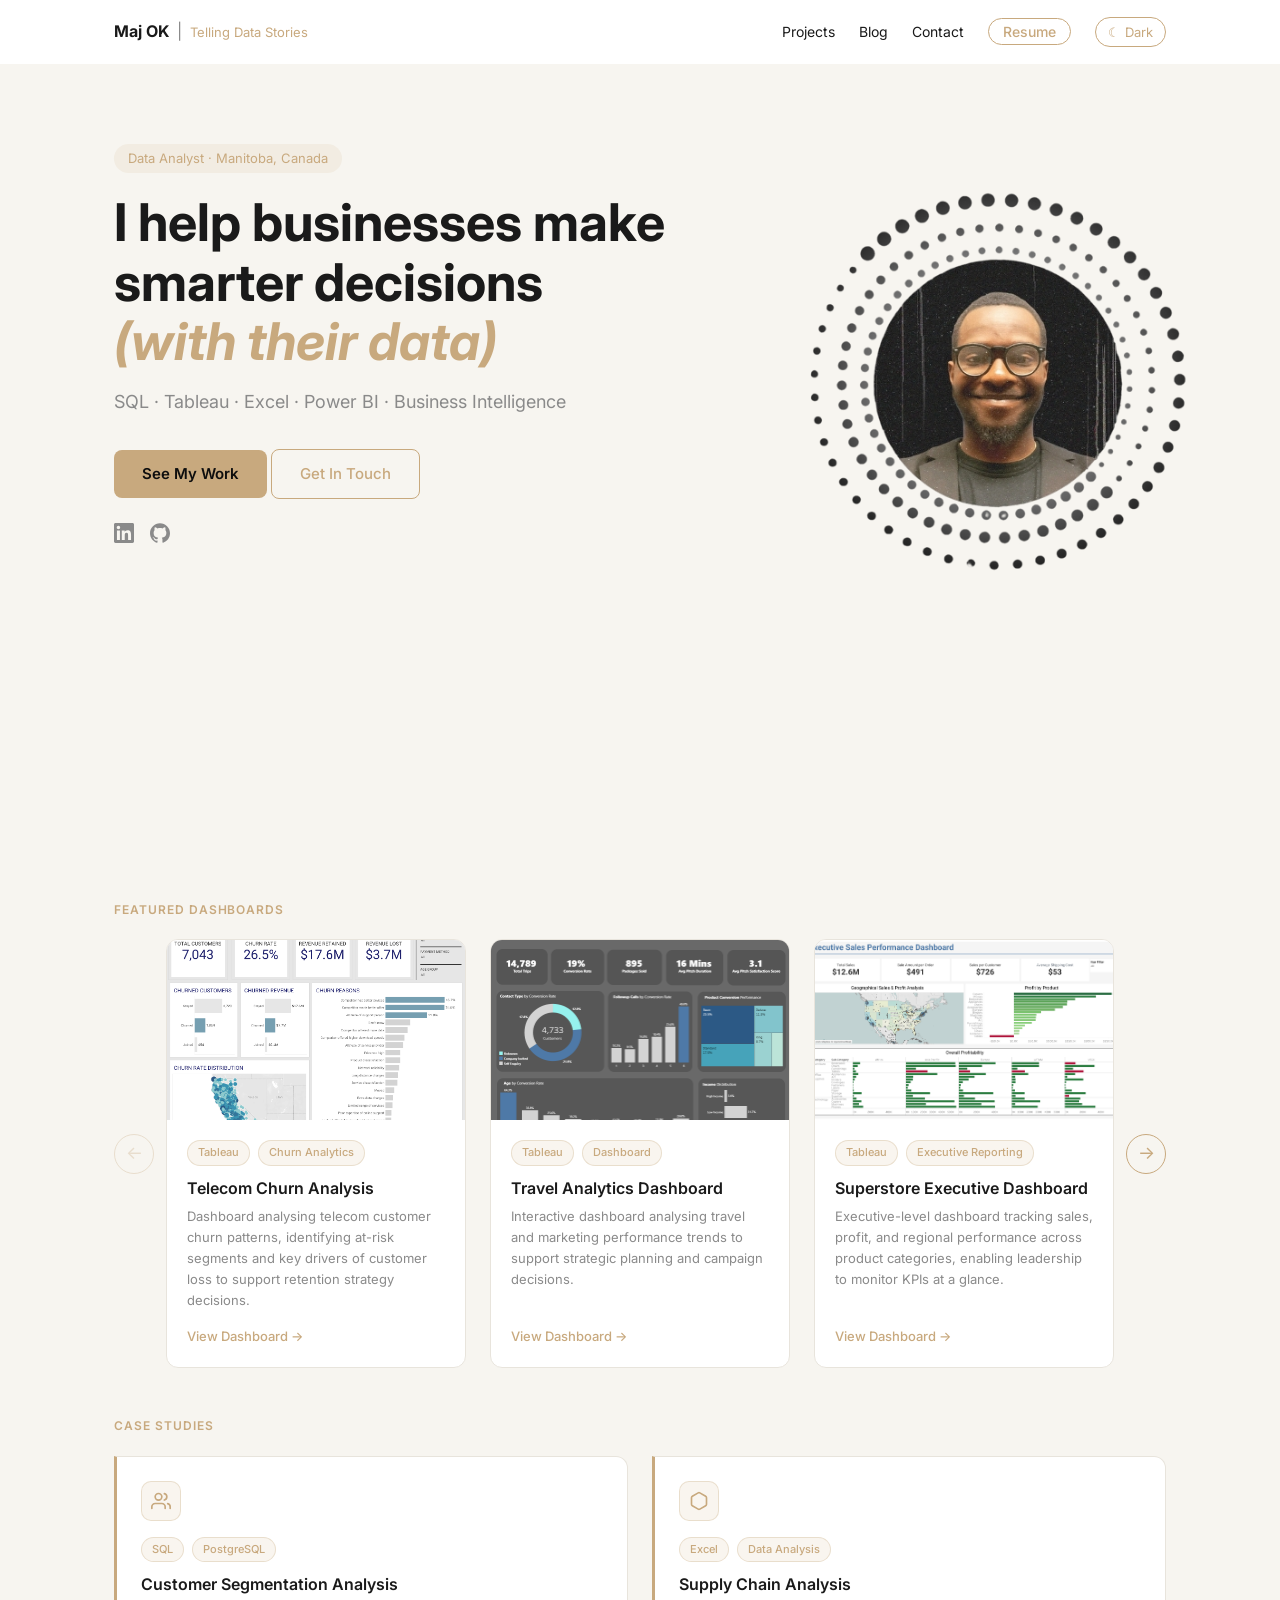
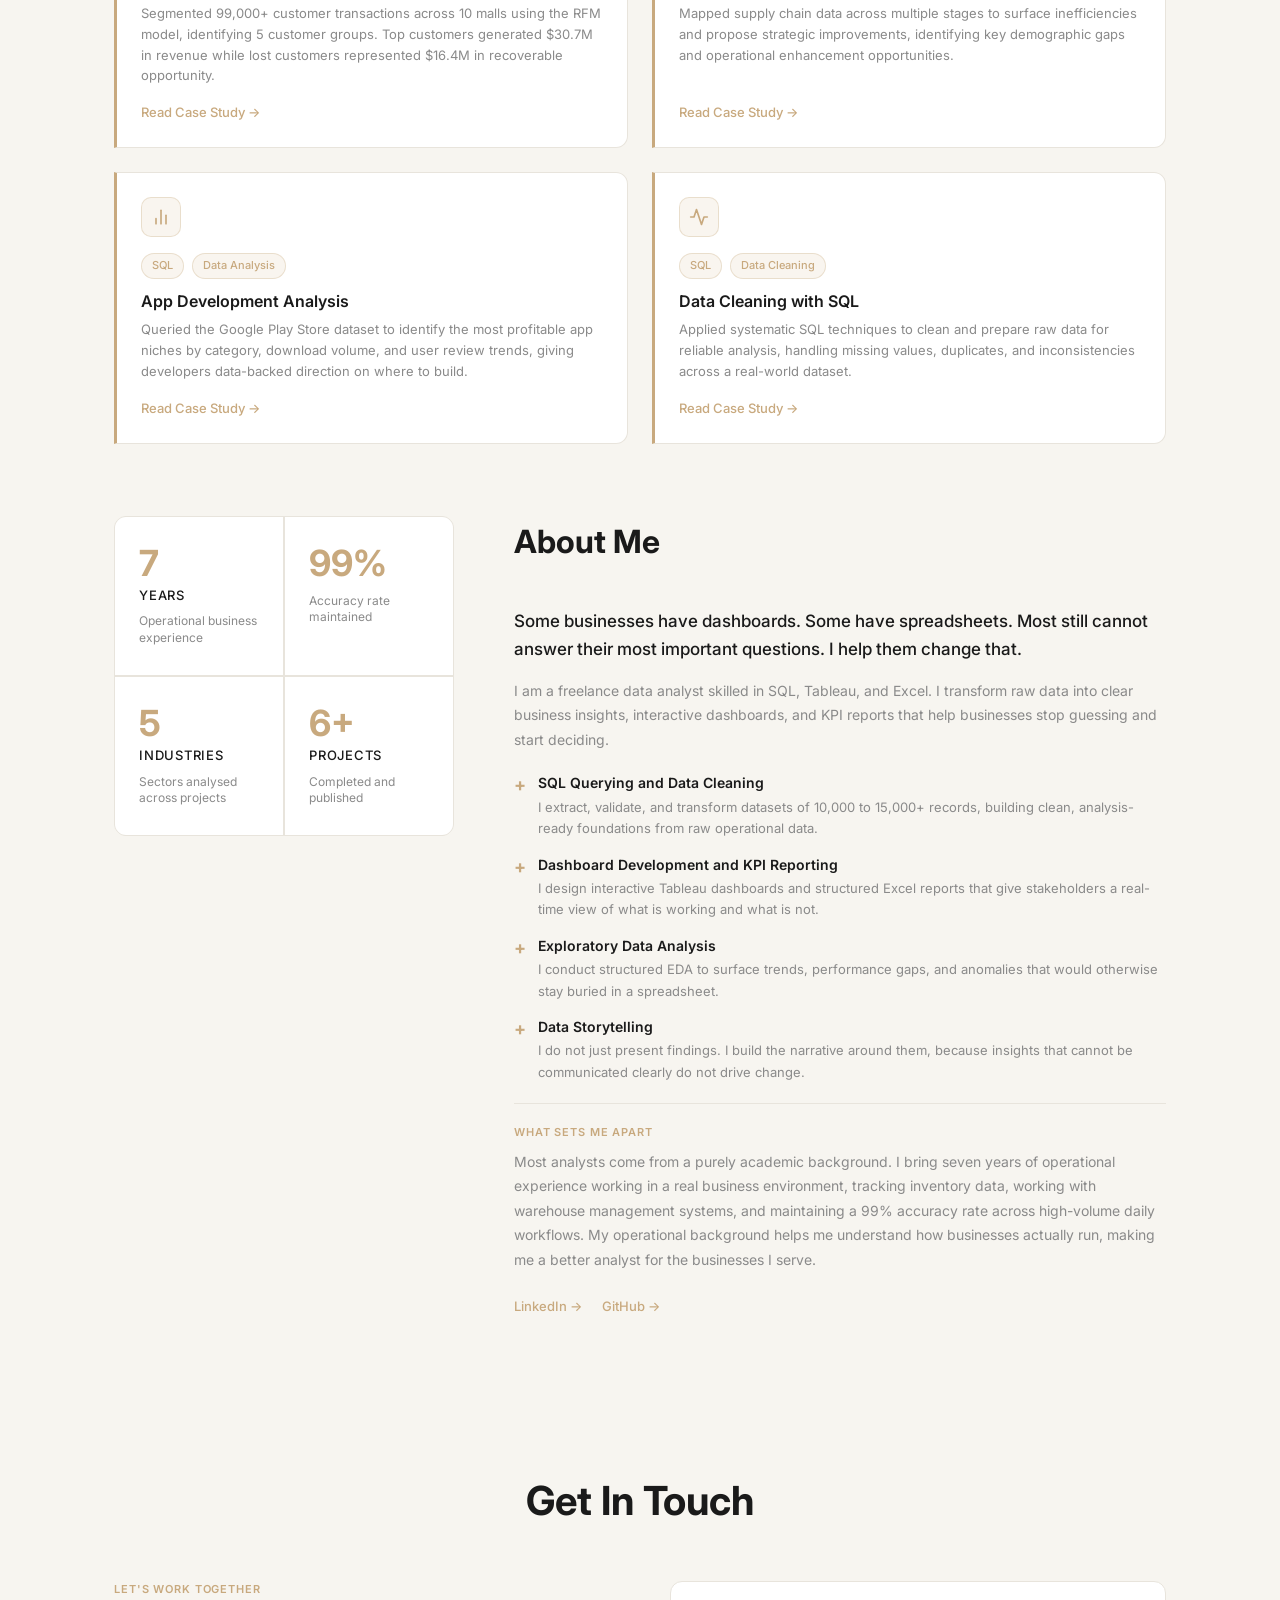
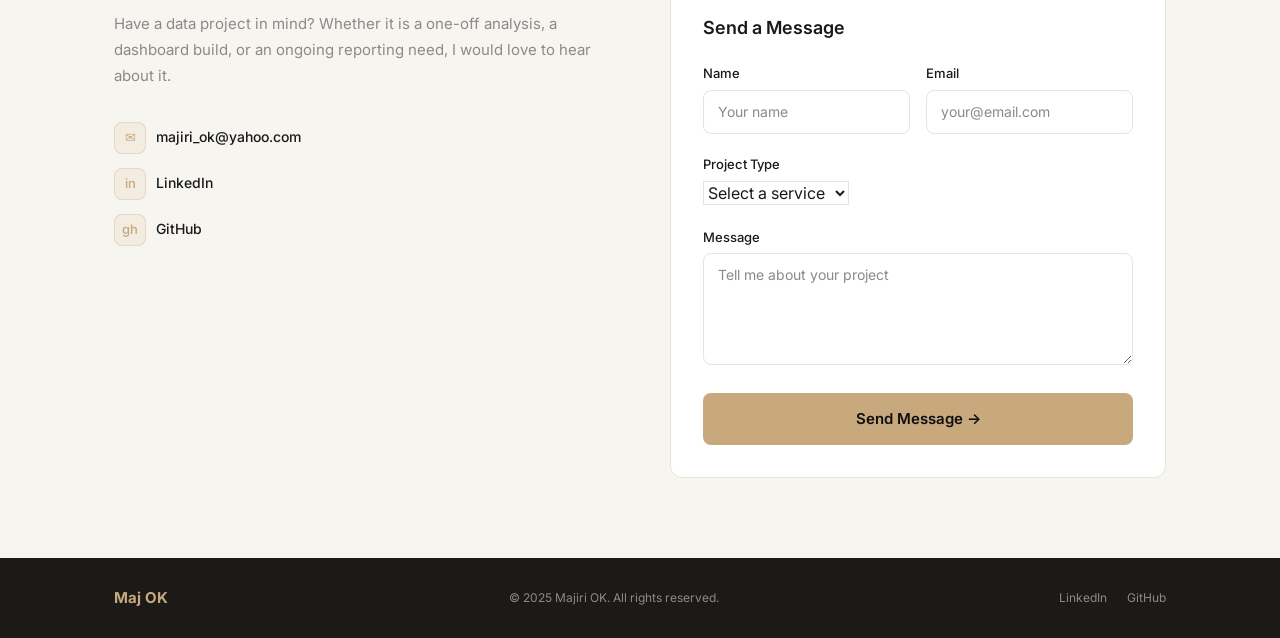
==== index.html @ a07b4305 "Initial portfolio build - Maj OK" ====
<!DOCTYPE html>
<html lang="en">
<head>
  <meta charset="UTF-8">
  <meta name="viewport" content="width=device-width, initial-scale=1.0">
  <title>Maj OK | Telling Data Stories</title>
  <link rel="preconnect" href="https://fonts.googleapis.com">
  <link rel="preconnect" href="https://fonts.gstatic.com" crossorigin>
  <link href="https://fonts.googleapis.com/css2?family=Inter:wght@400;500;600;700&display=swap" rel="stylesheet">
  <link rel="stylesheet" href="css/reset.css">
  <link rel="stylesheet" href="css/style.css">
</head>
<body>

  <!-- ── NAV ── -->
  <nav class="nav" id="nav">
    <div class="container nav__inner">
      <div class="nav__brand">
        <span class="nav__name">Maj OK</span>
        <span class="nav__sep">|</span>
        <span class="nav__tagline">Telling Data Stories</span>
      </div>
      <ul class="nav__links">
        <li><a href="#projects-anchor" class="nav__link">Projects</a></li>
        <li><a href="pages/blog.html" class="nav__link">Blog</a></li>
        <li><a href="#contact" class="nav__link">Contact</a></li>
        <li><a href="https://github.com/MajiriOk/My-Resume/blob/main/Maj_Okrikri_Resume.pdf" target="_blank" rel="noopener noreferrer" class="nav__link nav__resume-link">Resume</a></li>
      </ul>
      <button class="nav__toggle" id="themeToggle" aria-label="Toggle theme">
        <span class="toggle__icon">☾</span>
        <span class="toggle__text">Dark</span>
      </button>
      <button class="nav__hamburger" id="hamburger" aria-label="Open menu" aria-expanded="false">
        <span></span>
        <span></span>
        <span></span>
      </button>
    </div>
    <div class="nav__mobile-menu" id="mobileMenu">
      <a href="#projects-anchor" class="nav__mobile-link">Projects</a>
      <a href="pages/blog.html" class="nav__mobile-link">Blog</a>
      <a href="#contact" class="nav__mobile-link">Contact</a>
      <a href="https://github.com/MajiriOk/My-Resume/blob/main/Maj_Okrikri_Resume.pdf" target="_blank" rel="noopener noreferrer" class="nav__mobile-link">Resume</a>
      <button class="nav__toggle nav__toggle--mobile" id="themeToggleMobile" aria-label="Toggle theme">
        <span class="toggle__icon">☾</span>
        <span class="toggle__text">Dark</span>
      </button>
    </div>
  </nav>

  <!-- ── HERO ── -->
  <section class="hero" id="home">
    <div class="container hero__inner">
      <div class="hero__text hero-text-col">
        <span class="hero__label hero-label">Data Analyst · Manitoba, Canada</span>
        <h1>I help businesses make smarter decisions
<span class="hero-accent">(with their data)</span></h1>
        <p class="hero__sub hero-sub-tools" style="margin-bottom: 32px;">SQL · Tableau · Excel · Power BI · Business Intelligence</p>
        <div class="hero-buttons">
          <a href="#projects-anchor" class="btn-primary">See My Work</a>
          <a href="#contact" class="btn-secondary">Get In Touch</a>
        </div>
        <div class="hero__social hero-social">
          <a href="https://www.linkedin.com/in/majiri-ok/" target="_blank" rel="noopener noreferrer" class="hero__social-link" aria-label="LinkedIn">
            <svg xmlns="http://www.w3.org/2000/svg" viewBox="0 0 24 24" aria-hidden="true">
              <path d="M20.447 20.452h-3.554v-5.569c0-1.328-.027-3.037-1.852-3.037-1.853 0-2.136 1.445-2.136 2.939v5.667H9.351V9h3.414v1.561h.046c.477-.9 1.637-1.85 3.37-1.85 3.601 0 4.267 2.37 4.267 5.455v6.286zM5.337 7.433c-1.144 0-2.063-.926-2.063-2.065 0-1.138.92-2.063 2.063-2.063 1.14 0 2.064.925 2.064 2.063 0 1.139-.925 2.065-2.064 2.065zm1.782 13.019H3.555V9h3.564v11.452zM22.225 0H1.771C.792 0 0 .774 0 1.729v20.542C0 23.227.792 24 1.771 24h20.451C23.2 24 24 23.227 24 22.271V1.729C24 .774 23.2 0 22.222 0h.003z"/>
            </svg>
          </a>
          <a href="https://github.com/MajiriOk" target="_blank" rel="noopener noreferrer" class="hero__social-link" aria-label="GitHub">
            <svg xmlns="http://www.w3.org/2000/svg" viewBox="0 0 24 24" aria-hidden="true">
              <path d="M12 .297c-6.63 0-12 5.373-12 12 0 5.303 3.438 9.8 8.205 11.385.6.113.82-.258.82-.577 0-.285-.01-1.04-.015-2.04-3.338.724-4.042-1.61-4.042-1.61C4.422 18.07 3.633 17.7 3.633 17.7c-1.087-.744.084-.729.084-.729 1.205.084 1.838 1.236 1.838 1.236 1.07 1.835 2.809 1.305 3.495.998.108-.776.417-1.305.76-1.605-2.665-.3-5.466-1.332-5.466-5.93 0-1.31.465-2.38 1.235-3.22-.135-.303-.54-1.523.105-3.176 0 0 1.005-.322 3.3 1.23.96-.267 1.98-.399 3-.405 1.02.006 2.04.138 3 .405 2.28-1.552 3.285-1.23 3.285-1.23.645 1.653.24 2.873.12 3.176.765.84 1.23 1.91 1.23 3.22 0 4.61-2.805 5.625-5.475 5.92.42.36.81 1.096.81 2.22 0 1.606-.015 2.896-.015 3.286 0 .315.21.69.825.57C20.565 22.092 24 17.592 24 12.297c0-6.627-5.373-12-12-12"/>
            </svg>
          </a>
        </div>
      </div>
      <div class="hero__photo hero-image-col">
        <img class="hero__img" src="images/profile.png" alt="Majiri OK - Data Analyst" onerror="this.style.display='none'">
      </div>
    </div>
  </section>

  <!-- ── PROJECTS ── -->
  <section id="projects">
  <div id="projects-anchor" style="position:relative; top:-80px;visibility:hidden;"></div>
  <div class="container">
    <!-- Featured Dashboards -->
    <div class="projects-label">Featured Dashboards</div>
    <div class="carousel-wrapper">
      <button class="carousel-btn prev-btn" aria-label="Previous">
        &#8592;
      </button>
      <div class="carousel-track-wrapper">
        <div class="carousel-track">

          <div class="project-card carousel-card">
            <div class="project-image">
              <img src="images/projects/churn-analysis.png"
                   alt="Telecom Churn Analysis Dashboard"
                   onerror="this.parentElement.classList.add('no-image')">
            </div>
            <div class="project-content">
              <div class="project-tags">
                <span class="tag">Tableau</span>
                <span class="tag">Churn Analytics</span>
              </div>
              <h3>Telecom Churn Analysis</h3>
              <p>Dashboard analysing telecom customer churn patterns,
              identifying at-risk segments and key drivers of customer
              loss to support retention strategy decisions.</p>
              <a href="https://public.tableau.com/app/profile/maj.okrikri/viz/TelecomChurnAnalysis_17633880092040/FinalDashboard"
                 target="_blank" rel="noopener noreferrer"
                 class="project-link">View Dashboard →</a>
            </div>
          </div>

          <div class="project-card carousel-card">
            <div class="project-image">
              <img src="images/projects/travel-analytics.png"
                   alt="Travel Analytics Dashboard"
                   onerror="this.parentElement.classList.add('no-image')">
            </div>
            <div class="project-content">
              <div class="project-tags">
                <span class="tag">Tableau</span>
                <span class="tag">Dashboard</span>
              </div>
              <h3>Travel Analytics Dashboard</h3>
              <p>Interactive dashboard analysing travel and marketing
              performance trends to support strategic planning and
              campaign decisions.</p>
              <a href="https://public.tableau.com/app/profile/maj.okrikri/viz/ProductMarketingAnalytics_17677158036920/TravelAnalyticsDashboard"
                 target="_blank" rel="noopener noreferrer"
                 class="project-link">View Dashboard →</a>
            </div>
          </div>

          <div class="project-card carousel-card">
            <div class="project-image">
              <img src="images/projects/superstore.png"
                   alt="Superstore Executive Dashboard"
                   onerror="this.parentElement.classList.add('no-image')">
            </div>
            <div class="project-content">
              <div class="project-tags">
                <span class="tag">Tableau</span>
                <span class="tag">Executive Reporting</span>
              </div>
              <h3>Superstore Executive Dashboard</h3>
              <p>Executive-level dashboard tracking sales, profit, and
              regional performance across product categories, enabling
              leadership to monitor KPIs at a glance.</p>
              <a href="https://public.tableau.com/app/profile/maj.okrikri/viz/SuperstoreExecutiveDashboard_17615854624540/ExecutiveDashboard"
                 target="_blank" rel="noopener noreferrer"
                 class="project-link">View Dashboard →</a>
            </div>
          </div>

          <div class="project-card carousel-card">
            <div class="project-image">
              <img src="images/projects/maven-supplies.png"
                   alt="Maven Supplies Retail Sales Dashboard"
                   onerror="this.parentElement.classList.add('no-image')">
            </div>
            <div class="project-content">
              <div class="project-tags">
                <span class="tag">Tableau</span>
                <span class="tag">Retail Analytics</span>
              </div>
              <h3>Maven Supplies Retail Sales Dashboard</h3>
              <p>Retail sales executive dashboard visualizing revenue
              trends, product performance, and store-level insights to
              drive inventory and sales strategy.</p>
              <a href="https://public.tableau.com/app/profile/maj.okrikri/viz/MavenSuppliesRetailSalesExecutiveDashboard/ExecutiveDashboard"
                 target="_blank" rel="noopener noreferrer"
                 class="project-link">View Dashboard →</a>
            </div>
          </div>

        </div>
      </div>
      <button class="carousel-btn next-btn" aria-label="Next">
        &#8594;
      </button>
    </div>

    <!-- Written Case Studies -->
    <div class="projects-label" style="margin-top: 48px;">
      Case Studies
    </div>
    <div class="projects-grid text-grid">

      <div class="project-card text-card">
        <div class="project-content">
          <div class="project-icon">
            <svg width="20" height="20" viewBox="0 0 24 24"
                 fill="none" stroke="currentColor"
                 stroke-width="2" stroke-linecap="round"
                 stroke-linejoin="round">
              <path d="M17 21v-2a4 4 0 0 0-4-4H5a4 4 0 0 0-4 4v2"/>
              <circle cx="9" cy="7" r="4"/>
              <path d="M23 21v-2a4 4 0 0 0-3-3.87"/>
              <path d="M16 3.13a4 4 0 0 1 0 7.75"/>
            </svg>
          </div>
          <div class="project-tags">
            <span class="tag">SQL</span>
            <span class="tag">PostgreSQL</span>
          </div>
          <h3>Customer Segmentation Analysis</h3>
          <p>Segmented 99,000+ customer transactions across 10 malls
          using the RFM model, identifying 5 customer groups. Top
          customers generated $30.7M in revenue while lost customers
          represented $16.4M in recoverable opportunity.</p>
          <a href="https://www.linkedin.com/pulse/customer-segmentation-analysis-sql-leveraging-rfm-model-maj-ok-pja7e/"
             target="_blank" rel="noopener noreferrer"
             class="project-link">Read Case Study →</a>
        </div>
      </div>

      <div class="project-card text-card">
        <div class="project-content">
          <div class="project-icon">
            <svg width="20" height="20" viewBox="0 0 24 24"
                 fill="none" stroke="currentColor"
                 stroke-width="2" stroke-linecap="round"
                 stroke-linejoin="round">
              <path d="M21 16V8a2 2 0 0 0-1-1.73l-7-4a2 2 0 0 0-2 0l-7 4A2 2 0 0 0 3 8v8a2 2 0 0 0 1 1.73l7 4a2 2 0 0 0 2 0l7-4A2 2 0 0 0 21 16z"/>
            </svg>
          </div>
          <div class="project-tags">
            <span class="tag">Excel</span>
            <span class="tag">Data Analysis</span>
          </div>
          <h3>Supply Chain Analysis</h3>
          <p>Mapped supply chain data across multiple stages to surface
          inefficiencies and propose strategic improvements, identifying
          key demographic gaps and operational enhancement
          opportunities.</p>
          <a href="https://www.linkedin.com/pulse/supply-chain-analysis-excel-maj-ok-hdfhe/"
             target="_blank" rel="noopener noreferrer"
             class="project-link">Read Case Study →</a>
        </div>
      </div>

      <div class="project-card text-card">
        <div class="project-content">
          <div class="project-icon">
            <svg width="20" height="20" viewBox="0 0 24 24"
                 fill="none" stroke="currentColor"
                 stroke-width="2" stroke-linecap="round"
                 stroke-linejoin="round">
              <line x1="18" y1="20" x2="18" y2="10"/>
              <line x1="12" y1="20" x2="12" y2="4"/>
              <line x1="6" y1="20" x2="6" y2="14"/>
            </svg>
          </div>
          <div class="project-tags">
            <span class="tag">SQL</span>
            <span class="tag">Data Analysis</span>
          </div>
          <h3>App Development Analysis</h3>
          <p>Queried the Google Play Store dataset to identify the most
          profitable app niches by category, download volume, and user
          review trends, giving developers data-backed direction on
          where to build.</p>
          <a href="https://www.linkedin.com/pulse/data-driven-decisions-leveraging-google-play-store-data-maj-ok-zdnle/"
             target="_blank" rel="noopener noreferrer"
             class="project-link">Read Case Study →</a>
        </div>
      </div>

      <div class="project-card text-card">
        <div class="project-content">
          <div class="project-icon">
            <svg width="20" height="20" viewBox="0 0 24 24"
                 fill="none" stroke="currentColor"
                 stroke-width="2" stroke-linecap="round"
                 stroke-linejoin="round">
              <polyline points="22 12 18 12 15 21 9 3 6 12 2 12"/>
            </svg>
          </div>
          <div class="project-tags">
            <span class="tag">SQL</span>
            <span class="tag">Data Cleaning</span>
          </div>
          <h3>Data Cleaning with SQL</h3>
          <p>Applied systematic SQL techniques to clean and prepare
          raw data for reliable analysis, handling missing values,
          duplicates, and inconsistencies across a real-world
          dataset.</p>
          <a href="https://www.linkedin.com/pulse/data-cleaning-sql-maj-ok-tic5c/"
             target="_blank" rel="noopener noreferrer"
             class="project-link">Read Case Study →</a>
        </div>
      </div>

    </div>
  </div>
</section>

  <!-- ── ABOUT ── -->
  <section id="about">
    <div class="container">
      <div class="about-inner">
        <div class="about-img-col">
          <div class="stats-block">
            <div class="stat-item">
              <span class="stat-number">7</span>
              <span class="stat-unit">years</span>
              <span class="stat-label">Operational business experience</span>
            </div>
            <div class="stat-item">
              <span class="stat-number">99%</span>
              <span class="stat-unit"></span>
              <span class="stat-label">Accuracy rate maintained</span>
            </div>
            <div class="stat-item">
              <span class="stat-number">5</span>
              <span class="stat-unit">industries</span>
              <span class="stat-label">Sectors analysed across projects</span>
            </div>
            <div class="stat-item">
              <span class="stat-number">6+</span>
              <span class="stat-unit">projects</span>
              <span class="stat-label">Completed and published</span>
            </div>
          </div>
        </div>
        <div class="about-text-col">
          <div class="section-header" style="text-align:left">
            <h2>About Me</h2>
          </div>

          <p class="about-intro">Some businesses have dashboards. Some
          have spreadsheets. Most still cannot answer their most
          important questions. I help them change that.</p>

          <p class="about-body">I am a freelance data analyst skilled
          in SQL, Tableau, and Excel. I transform raw data into clear
          business insights, interactive dashboards, and KPI reports
          that help businesses stop guessing and start deciding.</p>

          <div class="about-services">
            <div class="about-service-item">
              <span class="service-icon">+</span>
              <div>
                <strong>SQL Querying and Data Cleaning</strong>
                <p>I extract, validate, and transform datasets of
                10,000 to 15,000+ records, building clean,
                analysis-ready foundations from raw operational
                data.</p>
              </div>
            </div>
            <div class="about-service-item">
              <span class="service-icon">+</span>
              <div>
                <strong>Dashboard Development and KPI Reporting</strong>
                <p>I design interactive Tableau dashboards and
                structured Excel reports that give stakeholders a
                real-time view of what is working and what is not.</p>
              </div>
            </div>
            <div class="about-service-item">
              <span class="service-icon">+</span>
              <div>
                <strong>Exploratory Data Analysis</strong>
                <p>I conduct structured EDA to surface trends,
                performance gaps, and anomalies that would otherwise
                stay buried in a spreadsheet.</p>
              </div>
            </div>
            <div class="about-service-item">
              <span class="service-icon">+</span>
              <div>
                <strong>Data Storytelling</strong>
                <p>I do not just present findings. I build the
                narrative around them, because insights that cannot
                be communicated clearly do not drive change.</p>
              </div>
            </div>
          </div>

          <div class="about-differentiator">
            <p class="about-diff-label">What Sets Me Apart</p>
            <p class="about-body">Most analysts come from a purely
            academic background. I bring seven years of operational
            experience working in a real business environment,
            tracking inventory data, working with warehouse management
            systems, and maintaining a 99% accuracy rate across
            high-volume daily workflows. My operational background
            helps me understand how businesses actually run, making
            me a better analyst for the businesses I serve.</p>
          </div>

          <div class="about-links">
            <a href="https://www.linkedin.com/in/majiri-ok/"
               target="_blank" rel="noopener noreferrer"
               class="about-link">LinkedIn →</a>
            <a href="https://github.com/MajiriOk"
               target="_blank" rel="noopener noreferrer"
               class="about-link">GitHub →</a>
          </div>
        </div>
      </div>
    </div>
  </section>

  <!-- ── CONTACT ── -->
  <section id="contact">
    <div class="container">
      <h2 class="contact-main-heading">Get In Touch</h2>
      <div class="contact-grid">

        <div class="contact-text">
          <p class="contact-eyebrow">Let's Work Together</p>
          <p class="contact-body">Have a data project in mind?
          Whether it is a one-off analysis, a dashboard build,
          or an ongoing reporting need, I would love to hear
          about it.</p>
          <div class="contact-details">
            <a href="mailto:majiri_ok@yahoo.com"
               class="contact-item">
              <span class="contact-icon">✉</span>
              majiri_ok@yahoo.com
            </a>
            <a href="https://www.linkedin.com/in/majiri-ok/"
               target="_blank" rel="noopener noreferrer"
               class="contact-item">
              <span class="contact-icon">in</span>
              LinkedIn
            </a>
            <a href="https://github.com/MajiriOk"
               target="_blank" rel="noopener noreferrer"
               class="contact-item">
              <span class="contact-icon">gh</span>
              GitHub
            </a>
          </div>
        </div>

        <div class="contact-form-col">
          <div class="form-card">
            <p class="form-card-heading">Send a Message</p>
            <form class="contact-form"
                  action="https://formspree.io/f/maqanopg"
                  method="POST">
              <div class="form-row">
                <div class="form-group">
                  <label for="name">Name</label>
                  <input type="text" id="name" name="name"
                         placeholder="Your name" required>
                </div>
                <div class="form-group">
                  <label for="email">Email</label>
                  <input type="email" id="email" name="email"
                         placeholder="your@email.com" required>
                </div>
              </div>
              <div class="form-group">
                <label for="project-type">Project Type</label>
                <select id="project-type" name="project-type">
                  <option value="">Select a service</option>
                  <option value="analysis">Data Analysis</option>
                  <option value="dashboard">Dashboard Build</option>
                  <option value="reporting">Reporting</option>
                  <option value="cleaning">Data Cleaning</option>
                  <option value="other">Other</option>
                </select>
              </div>
              <div class="form-group">
                <label for="message">Message</label>
                <textarea id="message" name="message" rows="4"
                          placeholder="Tell me about your project"
                          required></textarea>
              </div>
              <button type="submit" class="submit-btn">
                Send Message →
              </button>
            </form>
          </div>
        </div>

      </div>
    </div>
  </section>

  <!-- ── FOOTER ── -->
  <footer class="footer">
    <div class="container footer__inner">
      <span class="footer__brand">Maj OK</span>
      <span class="footer__copy">© 2025 Majiri OK. All rights reserved.</span>
      <div class="footer__links">
        <a href="https://www.linkedin.com/in/majiri-ok/" target="_blank" rel="noopener noreferrer" class="footer__link">LinkedIn</a>
        <a href="https://github.com/MajiriOk" target="_blank" rel="noopener noreferrer" class="footer__link">GitHub</a>
      </div>
    </div>
  </footer>

  <script src="js/main.js" defer></script>
</body>
</html>
---- css/style.css ----
:root {
  --color-black: #0E0E0E;
  --color-charcoal: #1C1A17;
  --color-gold: #C8A97E;
  --color-gold-light: rgba(200, 169, 126, 0.12);
  --color-cream: #F7F5F0;
  --color-white: #FFFFFF;
  --color-text-dark: #1A1A1A;
  --color-text-light: #F5F0E8;
  --color-muted: #8A8A8A;
  --color-border: #E8E4DC;
  --font-main: 'Inter', sans-serif;
  --max-width: 1100px;
  --radius: 12px;
  --transition: 0.2s ease;
}

/* ── BASE ──────────────────────────────────── */
*, *::before, *::after { box-sizing: border-box; }

body {
  font-family: var(--font-main);
  background: var(--color-cream);
  color: var(--color-text-dark);
  line-height: 1.6;
  transition: background var(--transition), color var(--transition);
}

[data-theme="dark"] body {
  background: var(--color-black);
  color: var(--color-text-light);
}

.container {
  max-width: var(--max-width);
  margin: 0 auto;
  padding: 0 24px;
}

/* ── NAV ───────────────────────────────────── */
.nav {
  position: sticky;
  top: 0;
  z-index: 100;
  background: var(--color-white);
  transition: background var(--transition), box-shadow var(--transition);
}

[data-theme="dark"] .nav {
  background: var(--color-charcoal);
}

.nav--shadow {
  box-shadow: 0 1px 0 var(--color-border);
}

[data-theme="dark"] .nav--shadow {
  box-shadow: 0 1px 0 rgba(255, 255, 255, 0.08);
}

.nav__inner {
  display: flex;
  align-items: center;
  height: 64px;
}

.nav__brand {
  display: flex;
  align-items: center;
  flex-shrink: 0;
}

.nav__name {
  font-size: 16px;
  font-weight: 700;
  color: var(--color-text-dark);
  transition: color var(--transition);
}

[data-theme="dark"] .nav__name {
  color: var(--color-text-light);
}

.nav__sep {
  color: var(--color-muted);
  margin: 0 8px;
}

.nav__tagline {
  font-size: 13px;
  color: var(--color-gold);
}

.nav__links {
  display: flex;
  gap: 24px;
  margin: 0 0 0 auto;
  padding: 0;
}

.nav__link {
  font-size: 14px;
  color: var(--color-text-dark);
  padding-bottom: 2px;
  border-bottom: 2px solid transparent;
  transition: border-color var(--transition), color var(--transition);
}

[data-theme="dark"] .nav__link {
  color: var(--color-text-light);
}

.nav__link:hover {
  border-bottom-color: var(--color-gold);
}

.nav__resume-link {
  border: 1.5px solid var(--color-gold);
  border-radius: 20px;
  padding: 4px 14px;
  color: var(--color-gold);
  font-weight: 500;
  background: transparent;
  transition: background var(--transition), color var(--transition), border-color var(--transition);
}

[data-theme="dark"] .nav__resume-link {
  color: var(--color-gold);
}

.nav__resume-link:hover {
  background: var(--color-gold);
  color: var(--color-black);
  border-bottom-color: var(--color-gold);
}

.nav__toggle {
  display: flex;
  align-items: center;
  gap: 5px;
  font-size: 13px;
  color: var(--color-gold);
  background: none;
  border: 0.5px solid var(--color-gold);
  border-radius: 20px;
  padding: 4px 12px;
  cursor: pointer;
  flex-shrink: 0;
  margin-left: 24px;
  transition: opacity var(--transition);
}

.nav__toggle:hover {
  opacity: 0.8;
}

.nav__hamburger {
  display: none;
  flex-direction: column;
  justify-content: space-between;
  width: 22px;
  height: 16px;
  background: none;
  border: none;
  cursor: pointer;
  padding: 0;
  margin-left: auto;
}

.nav__hamburger span {
  display: block;
  height: 2px;
  width: 100%;
  background: var(--color-gold);
  border-radius: 2px;
}

/* Mobile menu */
.nav__mobile-menu {
  display: none;
  flex-direction: column;
  background: var(--color-charcoal);
  padding: 8px 24px 20px;
  border-top: 1px solid rgba(255, 255, 255, 0.08);
  transition: background var(--transition);
}

[data-theme="dark"] .nav__mobile-menu {
  background: var(--color-charcoal);
  border-top-color: rgba(255, 255, 255, 0.08);
}

.nav__mobile-menu.is-open {
  display: flex;
}

.nav__mobile-link {
  font-size: 16px;
  color: var(--color-text-light);
  padding: 12px 0;
  border-bottom: 1px solid rgba(255, 255, 255, 0.08);
  transition: color var(--transition);
}

[data-theme="dark"] .nav__mobile-link {
  color: var(--color-text-light);
  border-bottom-color: rgba(255, 255, 255, 0.08);
}

.nav__mobile-link:hover {
  color: var(--color-gold);
}

.nav__toggle--mobile {
  margin-top: 16px;
  margin-left: 0;
  align-self: flex-start;
}


/* ── HERO ──────────────────────────────────── */
.hero {
  min-height: calc(100vh - 64px);
  display: flex;
  align-items: flex-start;
  background: var(--color-cream);
  padding-top: 80px;
  padding-bottom: 80px;
}

[data-theme="dark"] .hero {
  background: var(--color-black);
}

.hero .container {
  padding-top: 0;
  padding-bottom: 0;
}

.hero__inner {
  display: flex;
  align-items: center;
  gap: 60px;
  padding-top: 60px;
  padding-bottom: 60px;
  width: 100%;
}

.hero__text {
  flex: 1;
  min-width: 0;
}

.hero__label {
  display: inline-block;
  font-size: 13px;
  color: var(--color-gold);
  background-color: var(--color-gold-light);
  border-radius: 20px;
  padding: 4px 14px;
  margin-bottom: 20px;
}

.hero .hero-label {
  color: var(--color-gold);
  background: var(--color-gold-light);
}

.hero h1 {
  font-size: 52px;
  font-weight: 700;
  line-height: 1.15;
}

.hero-accent {
  color: var(--color-gold);
  font-style: italic;
  white-space: nowrap;
  font-size: inherit;
}

.hero h1 {
  color: var(--color-text-dark);
}

[data-theme="dark"] .hero h1 {
  color: var(--color-text-light);
}

.hero__sub {
  font-size: 18px;
  color: var(--color-muted);
  margin-top: 16px;
}

.hero p, .hero .hero-sub {
  color: var(--color-muted);
}

.hero__cta {
  display: flex;
  flex-wrap: wrap;
  margin-top: 32px;
}

.btn {
  font-size: 15px;
  padding: 12px 28px;
  border-radius: 8px;
  cursor: pointer;
  margin-right: 12px;
  transition: opacity var(--transition);
}

.btn:hover {
  opacity: 0.85;
}

.btn--primary {
  background: var(--color-gold);
  color: var(--color-black);
  font-weight: 600;
  border: none;
}

.btn--outline {
  background: transparent;
  border: 1.5px solid var(--color-gold);
  color: var(--color-gold);
}

.btn-primary {
  display: inline-block;
  background: var(--color-gold);
  color: var(--color-black);
  font-size: 15px;
  font-weight: 600;
  padding: 12px 28px;
  border-radius: 8px;
  border: none;
  text-decoration: none;
  cursor: pointer;
  transition: opacity var(--transition);
}
.btn-primary:hover {
  opacity: 0.85;
}
.btn-secondary {
  display: inline-block;
  background: transparent;
  color: var(--color-gold);
  font-size: 15px;
  font-weight: 500;
  padding: 12px 28px;
  border-radius: 8px;
  border: 1.5px solid var(--color-gold);
  text-decoration: none;
  cursor: pointer;
  transition: opacity var(--transition);
}
.btn-secondary:hover {
  opacity: 0.85;
}

.hero__social {
  display: flex;
  gap: 16px;
  margin-top: 24px;
}

.hero__social-link {
  display: flex;
  align-items: center;
  color: var(--color-muted);
  transition: color var(--transition);
}

.hero__social-link:hover {
  color: var(--color-gold);
}

.hero__social-link svg {
  width: 20px;
  height: 20px;
  fill: currentColor;
}

.hero__photo {
  flex-shrink: 0;
  display: flex;
  align-items: center;
  justify-content: center;
}

.hero__img {
  width: 340px;
  height: 340px;
  border-radius: 50%;
  object-fit: cover;
  object-position: center 25%;
  transform: scale(1.6);
  transform-origin: center 30%;
  display: block;
}

.hero__img--placeholder {
  background: var(--color-gold-light);
  border: 3px solid var(--color-gold);
  display: flex;
  align-items: center;
  justify-content: center;
  color: var(--color-muted);
  font-size: 13px;
}


/* ── PROJECTS ──────────────────────────────── */
.projects-grid {
  display: grid;
  grid-template-columns: repeat(3, 1fr);
  gap: 24px;
}

.project-card {
  background: var(--color-white);
  border: 0.5px solid var(--color-border);
  border-radius: var(--radius);
  overflow: hidden;
  transition: transform var(--transition), box-shadow var(--transition);
  display: flex;
  flex-direction: column;
}

[data-theme="dark"] .project-card {
  background: var(--color-black);
  border-color: rgba(200,169,126,0.15);
}

.project-card:hover {
  transform: translateY(-4px);
  box-shadow: 0 12px 32px rgba(0,0,0,0.08);
}

.project-image {
  width: 100%;
  height: 180px;
  background: var(--color-gold-light);
  overflow: hidden;
  flex-shrink: 0;
}

.project-image img {
  width: 100%;
  height: 100%;
  object-fit: cover;
  display: block;
}

.project-content {
  padding: 20px;
  display: flex;
  flex-direction: column;
  flex: 1;
}

.project-tags {
  display: flex;
  gap: 8px;
  flex-wrap: wrap;
  margin-bottom: 12px;
}

.tag {
  font-size: 11px;
  font-weight: 500;
  padding: 3px 10px;
  border-radius: 20px;
  background: var(--color-gold-light);
  color: var(--color-gold);
  border: 0.5px solid rgba(200,169,126,0.3);
}

.project-content h3 {
  font-size: 16px;
  font-weight: 600;
  color: var(--color-text-dark);
  margin-bottom: 8px;
  line-height: 1.3;
}

[data-theme="dark"] .project-content h3 {
  color: var(--color-text-light);
}

.project-content p {
  font-size: 13px;
  color: var(--color-muted);
  line-height: 1.6;
  margin-bottom: 16px;
  flex: 1;
}

.project-link {
  font-size: 13px;
  font-weight: 500;
  color: var(--color-gold);
  text-decoration: none;
  transition: opacity var(--transition);
}

.project-link:hover {
  opacity: 0.75;
}

.projects-label {
  font-size: 12px;
  font-weight: 600;
  text-transform: uppercase;
  letter-spacing: 0.08em;
  color: var(--color-gold);
  margin-bottom: 20px;
}

.text-card {
  border-left: 3px solid var(--color-gold);
  border-radius: 0 var(--radius) var(--radius) 0;
}

.text-card .project-content {
  padding: 24px;
}

@media (max-width: 900px) {
  .projects-grid {
    grid-template-columns: repeat(2, 1fr);
  }
}

@media (max-width: 600px) {
  .projects-grid {
    grid-template-columns: 1fr;
  }
}

.text-grid {
  grid-template-columns: repeat(2, 1fr);
}


/* ── CAROUSEL ──────────────────────────────── */
.carousel-wrapper {
  position: relative;
  display: flex;
  align-items: center;
  gap: 12px;
  margin-bottom: 16px;
}

.carousel-track-wrapper {
  overflow: hidden;
  flex: 1;
}

.carousel-card {
  flex-shrink: 0;
  transition: transform 0.4s ease;
}

.carousel-track {
  display: flex;
  gap: 24px;
  transition: transform 0.4s ease;
  will-change: transform;
}

.carousel-btn {
  width: 40px;
  height: 40px;
  border-radius: 50%;
  border: 1.5px solid var(--color-gold);
  background: transparent;
  color: var(--color-gold);
  font-size: 18px;
  cursor: pointer;
  display: flex;
  align-items: center;
  justify-content: center;
  transition: all var(--transition);
  flex-shrink: 0;
}

.carousel-btn:hover {
  background: var(--color-gold);
  color: var(--color-black);
}

.carousel-btn:disabled {
  opacity: 0.3;
  cursor: not-allowed;
}

/* ── PROJECT ICONS ─────────────────────────── */
.project-icon {
  width: 40px;
  height: 40px;
  border-radius: 10px;
  background: var(--color-gold-light);
  border: 0.5px solid rgba(200,169,126,0.3);
  display: flex;
  align-items: center;
  justify-content: center;
  color: var(--color-gold);
  margin-bottom: 16px;
  flex-shrink: 0;
}

/* ── SECTION HEADER ────────────────────────── */
.section-header {
  text-align: center;
  margin-bottom: 40px;
}

.section-header h2 {
  font-size: 32px;
  font-weight: 700;
  color: var(--color-text-dark);
  transition: color var(--transition);
}

[data-theme="dark"] .section-header h2 {
  color: var(--color-text-light);
}

.section-header p {
  font-size: 15px;
  color: var(--color-muted);
  margin-top: 8px;
}

/* ── ABOUT ─────────────────────────────────── */
#about {
  padding: 72px 0;
}

.about-inner {
  display: flex;
  gap: 60px;
  align-items: flex-start;
}

.about-img-col {
  flex-shrink: 0;
  width: 340px;
}

.about-img {
  width: 100%;
  aspect-ratio: 1;
  object-fit: cover;
  object-position: center 20%;
  border-radius: var(--radius);
  display: block;
}

.about-text-col {
  flex: 1;
  min-width: 0;
}

.about-intro {
  font-size: 17px;
  font-weight: 500;
  color: var(--color-text-dark);
  line-height: 1.65;
  margin-bottom: 16px;
  transition: color var(--transition);
}

[data-theme="dark"] .about-intro {
  color: var(--color-text-light);
}

.about-body {
  font-size: 14px;
  color: var(--color-muted);
  line-height: 1.75;
  margin: 0;
}

.about-links {
  display: flex;
  gap: 20px;
  margin-top: 24px;
}

.about-link {
  font-size: 13px;
  font-weight: 500;
  color: var(--color-gold);
  transition: opacity var(--transition);
}

.about-link:hover {
  opacity: 0.75;
}

.about-services {
  display: flex;
  flex-direction: column;
  gap: 14px;
  margin: 20px 0;
}

.about-service-item {
  display: flex;
  gap: 12px;
  align-items: flex-start;
}

.service-icon {
  font-size: 18px;
  font-weight: 700;
  color: var(--color-gold);
  line-height: 1.4;
  flex-shrink: 0;
}

.about-service-item strong {
  font-size: 14px;
  font-weight: 600;
  color: var(--color-text-dark);
  display: block;
  margin-bottom: 2px;
}

[data-theme="dark"] .about-service-item strong {
  color: var(--color-text-light);
}

.about-service-item p {
  font-size: 13px;
  color: var(--color-muted);
  line-height: 1.65;
  margin: 0;
}

.about-differentiator {
  margin: 20px 0 0;
  padding-top: 20px;
  border-top: 0.5px solid var(--color-border);
}

[data-theme="dark"] .about-differentiator {
  border-color: rgba(200,169,126,0.15);
}

.about-diff-label {
  font-size: 11px;
  font-weight: 600;
  text-transform: uppercase;
  letter-spacing: 0.08em;
  color: var(--color-gold);
  margin-bottom: 8px;
}


/* ── CONTACT ───────────────────────────────── */
.contact-grid {
  display: grid;
  grid-template-columns: 1fr 1fr;
  gap: 60px;
  align-items: start;
}

#contact {
  padding: 80px 0;
  background: var(--color-cream);
}
[data-theme="dark"] #contact {
  background: var(--color-black);
}

.contact-main-heading {
  font-size: 40px;
  font-weight: 700;
  text-align: center;
  color: var(--color-text-dark);
  margin-bottom: 48px;
}
[data-theme="dark"] .contact-main-heading {
  color: var(--color-text-light);
}

.form-card {
  background: var(--color-white);
  border: 1px solid var(--color-border);
  border-radius: var(--radius);
  padding: 32px;
}
[data-theme="dark"] .form-card {
  background: rgba(255,255,255,0.04);
  border-color: rgba(200,169,126,0.15);
}
.form-card-heading {
  font-size: 18px;
  font-weight: 600;
  color: var(--color-text-dark);
  margin-bottom: 20px;
}
[data-theme="dark"] .form-card-heading {
  color: var(--color-text-light);
}

.contact-form {
  max-width: 560px;
  margin: 0 auto;
}

.form-group {
  margin-bottom: 20px;
}

.form-group label {
  display: block;
  font-size: 13px;
  font-weight: 500;
  color: var(--color-text-dark);
  margin-bottom: 6px;
  transition: color var(--transition);
}

[data-theme="dark"] .form-group label {
  color: var(--color-text-light);
}

.form-group input,
.form-group textarea {
  width: 100%;
  padding: 10px 14px;
  font-family: var(--font-main);
  font-size: 14px;
  color: var(--color-text-dark);
  background: var(--color-cream);
  border: 1px solid var(--color-border);
  border-radius: 8px;
  transition: border-color var(--transition), background var(--transition), color var(--transition);
  resize: vertical;
}

[data-theme="dark"] .form-group input,
[data-theme="dark"] .form-group textarea {
  color: var(--color-text-light);
  background: var(--color-black);
  border-color: rgba(200,169,126,0.2);
}

.form-group input:focus,
.form-group textarea:focus {
  outline: none;
  border-color: var(--color-gold);
}

/* ── FOOTER ────────────────────────────────── */
.footer {
  background: var(--color-charcoal);
  padding: 28px 0;
}

.footer__inner {
  display: flex;
  align-items: center;
  justify-content: space-between;
  flex-wrap: wrap;
  gap: 12px;
}

.footer__brand {
  font-size: 15px;
  font-weight: 700;
  color: var(--color-gold);
}

.footer__copy {
  font-size: 12px;
  color: var(--color-muted);
}

.footer__links {
  display: flex;
  gap: 20px;
}

.footer__link {
  font-size: 12px;
  color: var(--color-muted);
  transition: color var(--transition);
}

.footer__link:hover {
  color: var(--color-gold);
}


/* ── STATS BLOCK ───────────────────────────── */
.stats-block {
  display: grid;
  grid-template-columns: 1fr 1fr;
  gap: 2px;
  background: var(--color-border);
  border: 0.5px solid var(--color-border);
  border-radius: var(--radius);
  overflow: hidden;
}
[data-theme="dark"] .stats-block {
  background: rgba(200,169,126,0.15);
  border-color: rgba(200,169,126,0.15);
}
.stat-item {
  background: var(--color-white);
  padding: 28px 24px;
  display: flex;
  flex-direction: column;
  gap: 4px;
}
[data-theme="dark"] .stat-item {
  background: var(--color-black);
}
.stat-number {
  font-size: 36px;
  font-weight: 700;
  color: var(--color-gold);
  line-height: 1;
}
.stat-unit {
  font-size: 13px;
  font-weight: 500;
  color: var(--color-text-dark);
  text-transform: uppercase;
  letter-spacing: 0.06em;
}
[data-theme="dark"] .stat-unit {
  color: var(--color-text-light);
}
.stat-label {
  font-size: 12px;
  color: var(--color-muted);
  line-height: 1.4;
  margin-top: 4px;
}
.contact-eyebrow {
  font-size: 11px;
  font-weight: 600;
  text-transform: uppercase;
  letter-spacing: 0.08em;
  color: var(--color-gold);
  margin-bottom: 12px;
}
.contact-heading {
  font-size: 32px;
  font-weight: 700;
  color: var(--color-text-dark);
  margin-bottom: 16px;
  line-height: 1.2;
}
[data-theme="dark"] .contact-heading {
  color: var(--color-text-light);
}
.contact-body {
  font-size: 15px;
  color: var(--color-muted);
  line-height: 1.75;
  margin-bottom: 32px;
}
.contact-details {
  display: flex;
  flex-direction: column;
  gap: 14px;
}
.contact-item {
  display: flex;
  align-items: center;
  gap: 10px;
  font-size: 14px;
  font-weight: 500;
  color: var(--color-text-dark);
  text-decoration: none;
  transition: color var(--transition);
}
[data-theme="dark"] .contact-item {
  color: var(--color-text-light);
}
.contact-item:hover { color: var(--color-gold); }
.contact-icon {
  width: 32px;
  height: 32px;
  border-radius: 8px;
  background: rgba(200,169,126,0.12);
  border: 0.5px solid rgba(200,169,126,0.3);
  display: flex;
  align-items: center;
  justify-content: center;
  font-size: 13px;
  color: var(--color-gold);
  flex-shrink: 0;
}
.form-row {
  display: grid;
  grid-template-columns: 1fr 1fr;
  gap: 16px;
}
.contact-form .form-group input,
.contact-form .form-group select,
.contact-form .form-group textarea {
  background: var(--color-white);
  border-color: var(--color-border);
  color: var(--color-text-dark);
}
[data-theme="dark"] .contact-form .form-group input,
[data-theme="dark"] .contact-form .form-group select,
[data-theme="dark"] .contact-form .form-group textarea {
  background: rgba(255,255,255,0.05);
  border-color: rgba(200,169,126,0.2);
  color: var(--color-text-light);
}
.contact-form .form-group label {
  color: var(--color-text-dark);
}
[data-theme="dark"] .contact-form .form-group label {
  color: var(--color-text-light);
}
.contact-form .form-group input:focus,
.contact-form .form-group select:focus,
.contact-form .form-group textarea:focus {
  border-color: var(--color-gold);
}
.contact-form .form-group input::placeholder,
.contact-form .form-group textarea::placeholder {
  color: var(--color-muted);
}
select option {
  background: var(--color-white);
  color: var(--color-text-dark);
}
[data-theme="dark"] select option {
  background: var(--color-charcoal);
  color: var(--color-text-light);
}
.submit-btn {
  width: 100%;
  padding: 14px;
  background: var(--color-gold);
  color: var(--color-black);
  font-family: var(--font-main);
  font-size: 15px;
  font-weight: 600;
  border: none;
  border-radius: 8px;
  cursor: pointer;
  transition: opacity var(--transition);
}
.submit-btn:hover {
  opacity: 0.85;
}
/* ── RESPONSIVE: ≤768px ─────────────────────── */
@media (max-width: 768px) {

  /* Nav */
  .nav__links,
  .nav__toggle:not(.nav__toggle--mobile) {
    display: none;
  }
  .nav__hamburger {
    display: flex;
  }

  /* Hero */
  .hero {
    padding-top: 48px;
    padding-bottom: 48px;
  }
  .hero__inner {
    flex-direction: column;
    align-items: center;
    gap: 40px;
  }
  .hero h1 {
    font-size: 36px;
    line-height: 1.2;
    text-align: center;
  }
  .hero-accent {
    font-size: inherit;
    white-space: normal;
  }
  .hero__photo {
    display: flex;
    justify-content: center;
    order: -1;
  }
  .hero__img {
    width: 200px;
    height: 200px;
    transform: none;
  }
  .hero-text-col {
    width: 100%;
    text-align: center;
    display: flex;
    flex-direction: column;
    align-items: center;
  }
  .hero-sub-tools {
    text-align: center;
  }
  .hero-buttons {
    flex-direction: column;
    gap: 12px;
    width: 100%;
  }
  .hero-buttons a,
  .hero-buttons button {
    width: 100%;
    text-align: center;
  }
  .hero-social {
    justify-content: center;
  }
  .hero-image-col img {
    width: 280px !important;
    height: 280px !important;
  }
  .hero-image-col {
    gap: 0 !important;
  }

  /* About */
  .about-inner {
    flex-direction: column;
    gap: 32px;
  }
  .about-img-col {
    width: 100%;
    max-width: 100%;
    margin: 0;
  }
  .stats-block {
    grid-template-columns: 1fr 1fr;
  }
  .about-text-col {
    text-align: center;
  }
  .about-intro {
    text-align: center;
  }
  .about-service-item {
    text-align: left;
  }
  .about-differentiator {
    text-align: center;
  }
  .about-diff-label {
    text-align: center;
  }
  .about-links {
    justify-content: center;
  }

  /* Projects carousel */
  .carousel-card {
    min-width: 100%;
  }
  .text-grid {
    grid-template-columns: 1fr;
  }

  /* Contact */
  .contact-grid {
    grid-template-columns: 1fr;
    gap: 32px;
  }
  .form-row {
    grid-template-columns: 1fr;
  }
  .contact-main-heading {
    font-size: 28px;
  }

  /* Footer */
  .footer__inner {
    flex-direction: column;
    align-items: center;
    text-align: center;
    gap: 12px;
  }
}

/* ── RESPONSIVE: ≤480px ─────────────────────── */
@media (max-width: 480px) {

  /* Hero */
  .hero h1 {
    font-size: 28px;
  }
  .hero-sub-tools {
    font-size: 12px;
  }
  .hero-image-col img {
    width: 240px !important;
    height: 240px !important;
  }

  /* Stats */
  .stats-block {
    grid-template-columns: 1fr 1fr;
  }
  .stat-number {
    font-size: 28px;
  }

  /* Projects */
  .carousel-btn {
    width: 32px;
    height: 32px;
    font-size: 14px;
  }

  /* Section headings */
  .section-header h2 {
    font-size: 26px;
  }
  .contact-main-heading {
    font-size: 24px;
  }
}

@media (max-width: 768px) {
  #about .about-grid {
    grid-template-columns: 1fr;
    gap: 32px;
  }
  #about .about-text-col {
    text-align: center;
    display: flex;
    flex-direction: column;
    align-items: center;
  }
  #about .section-header h2 {
    text-align: center;
    border-left: none;
    padding-left: 0;
    display: block;
    width: 100%;
  }
  .about-intro {
    text-align: center;
  }
  .about-body {
    text-align: center;
  }
  .about-service-item {
    text-align: left;
  }
  .about-differentiator {
    text-align: center;
  }
  .about-diff-label {
    text-align: center;
  }
  .about-links {
    justify-content: center;
  }
  .submit-btn {
    width: 100%;
    text-align: center;
    display: block;
  }
  .form-card {
    padding: 24px 16px;
  }
}

/* ── BLOG: COMING SOON ─────────────────────── */
.coming-soon-section {
  min-height: calc(100vh - 64px);
  display: flex;
  align-items: center;
  background: var(--color-cream);
}
[data-theme="dark"] .coming-soon-section {
  background: var(--color-black);
}
.coming-soon-inner {
  text-align: center;
  max-width: 600px;
  margin: 0 auto;
  padding: 80px 24px;
}
.coming-soon-eyebrow {
  font-size: 11px;
  font-weight: 600;
  text-transform: uppercase;
  letter-spacing: 0.08em;
  color: var(--color-gold);
  margin-bottom: 16px;
}
.coming-soon-heading {
  font-size: 56px;
  font-weight: 700;
  color: var(--color-text-dark);
  margin-bottom: 20px;
  line-height: 1.1;
}
[data-theme="dark"] .coming-soon-heading {
  color: var(--color-text-light);
}
.coming-soon-body {
  font-size: 16px;
  color: var(--color-muted);
  line-height: 1.75;
  margin-bottom: 36px;
}
.coming-soon-links {
  display: flex;
  gap: 16px;
  justify-content: center;
  flex-wrap: wrap;
}
.brand-link {
  text-decoration: none;
  display: flex;
  align-items: center;
  gap: 8px;
}
.nav-active {
  color: var(--color-gold) !important;
}
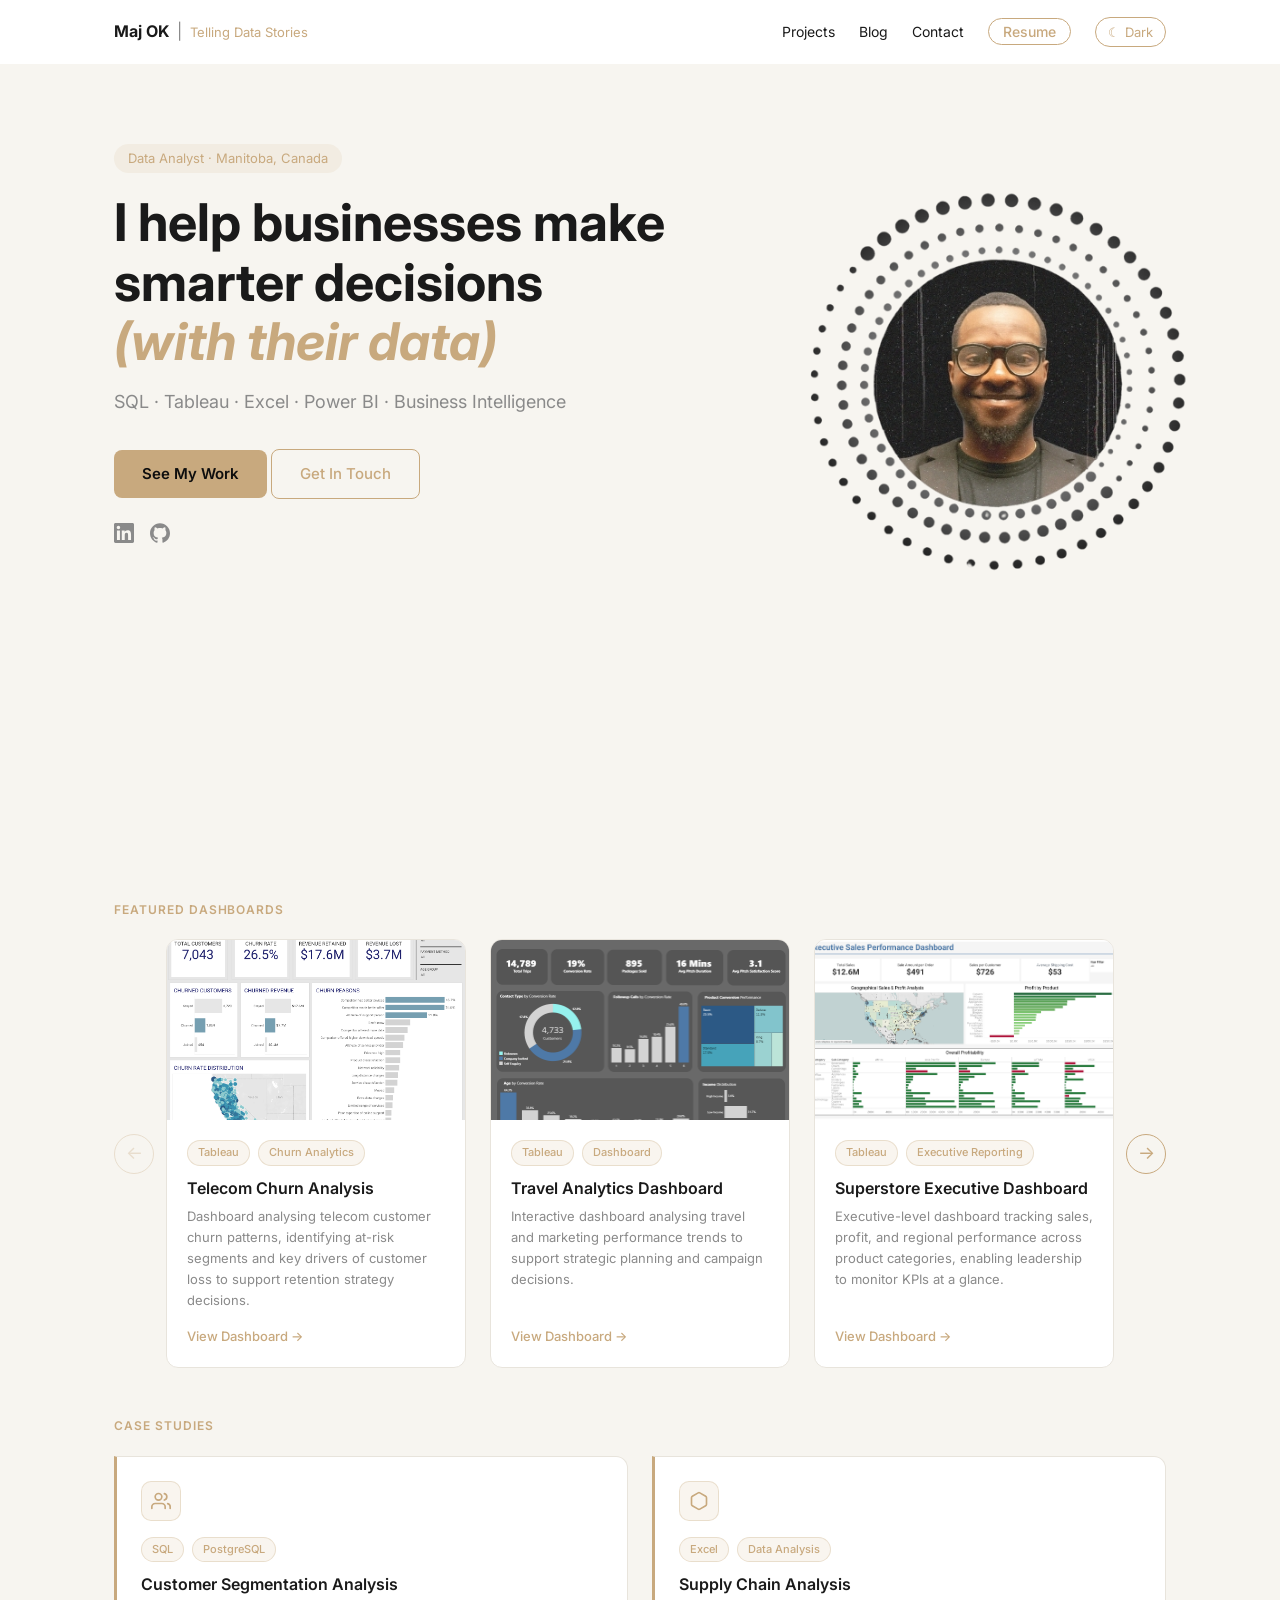
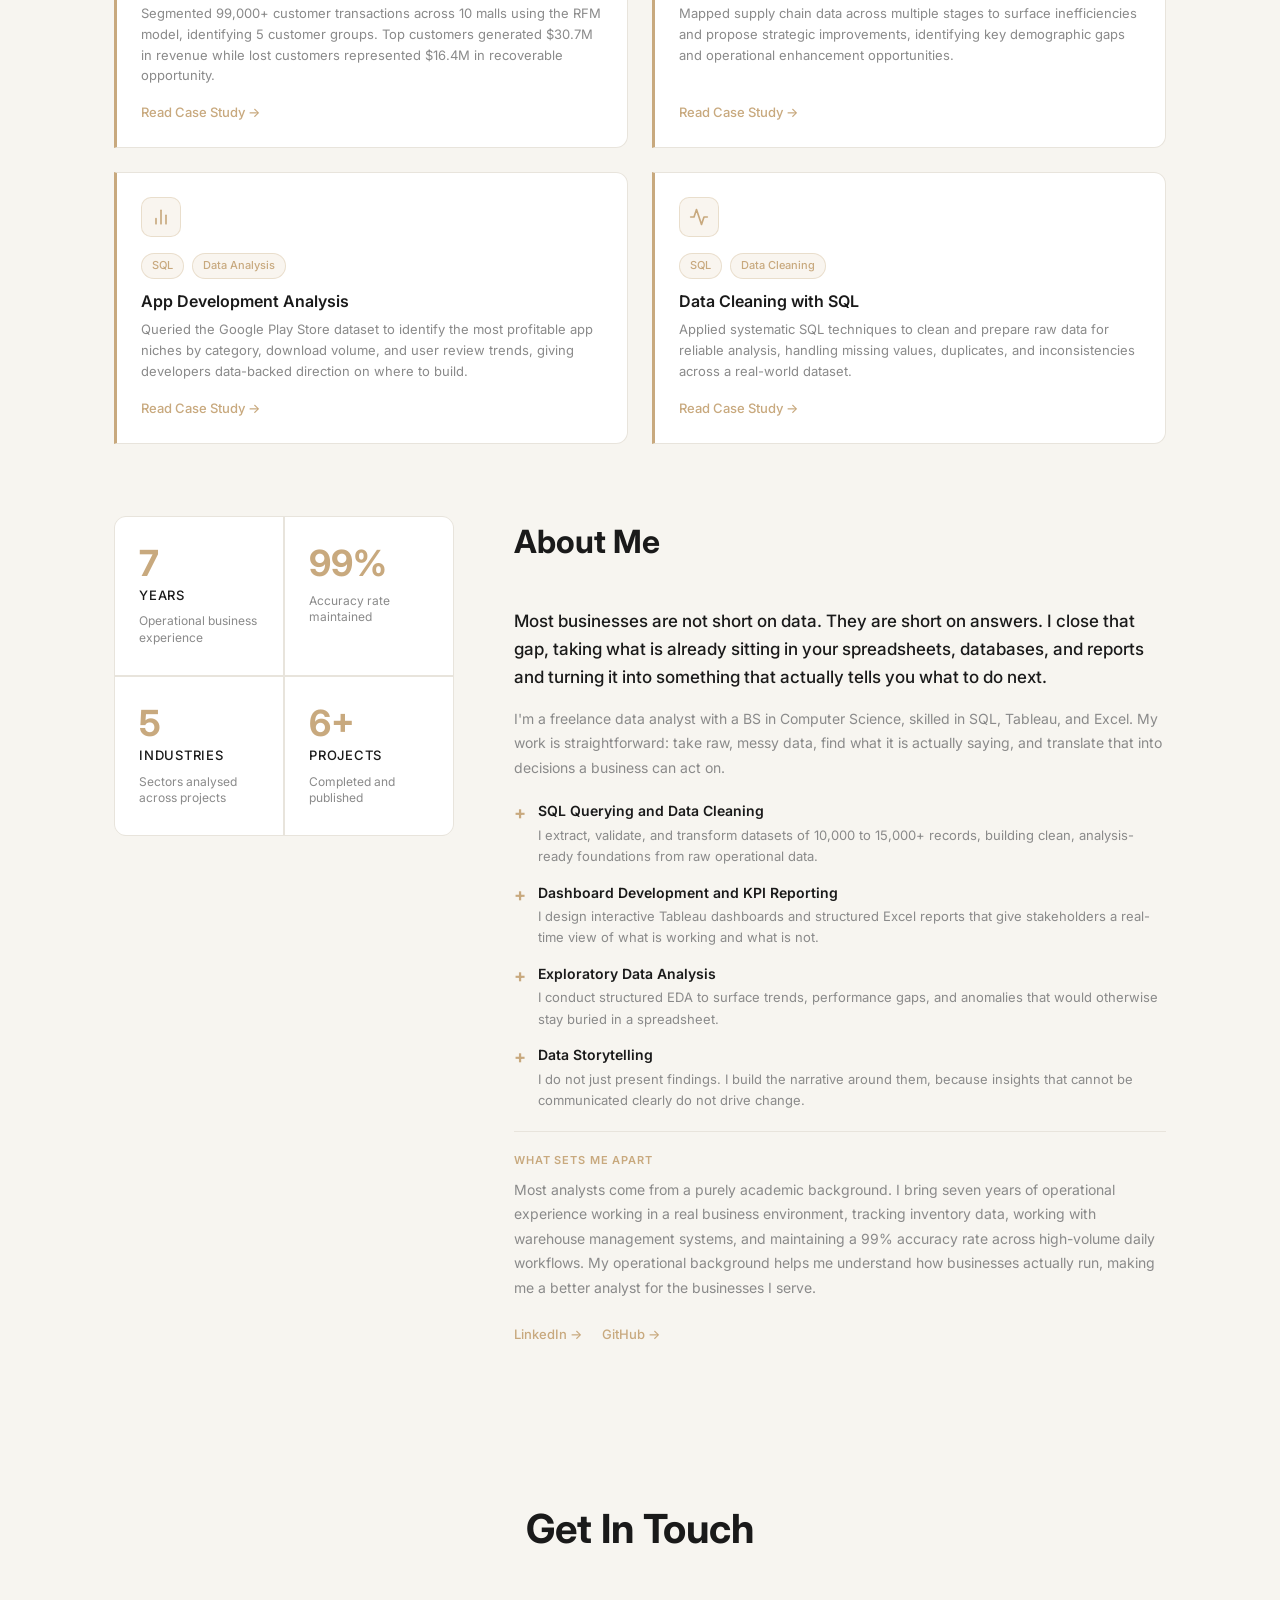
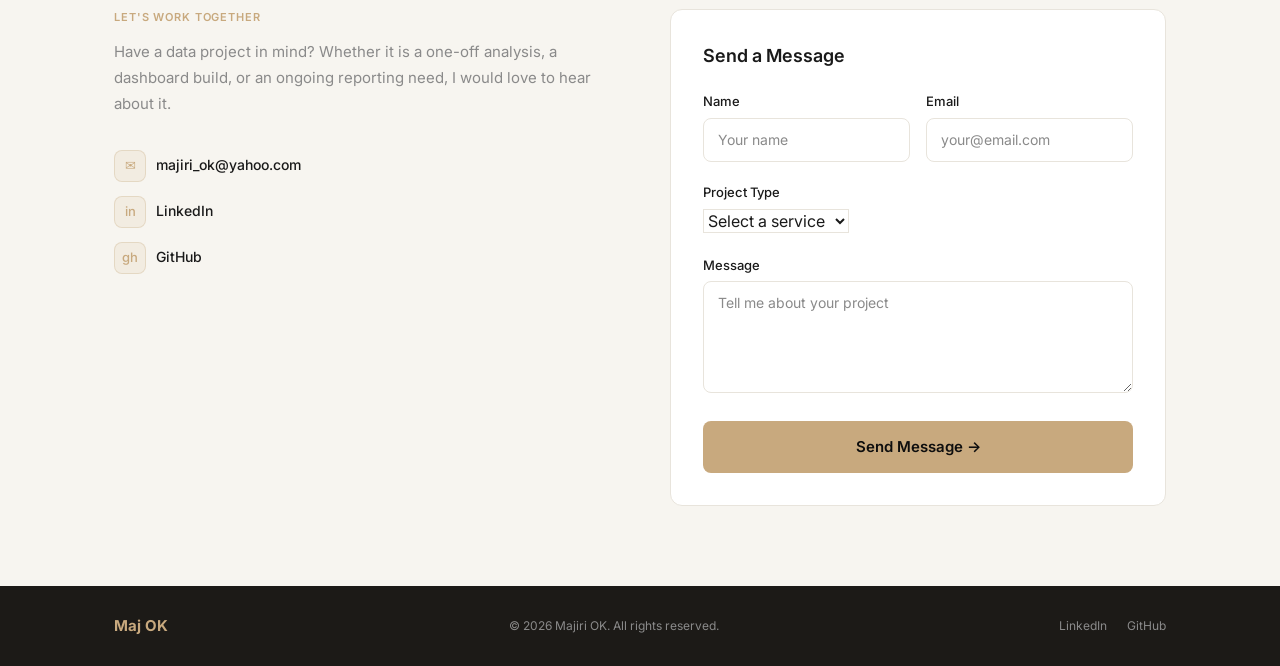
==== commit 81cb650d: "Add favicon, update about section, fix footer year on all pages" ====
--- a/index.html
+++ b/index.html
@@ -4,6 +4,8 @@
   <meta charset="UTF-8">
   <meta name="viewport" content="width=device-width, initial-scale=1.0">
   <title>Maj OK | Telling Data Stories</title>
+  <link rel="icon" type="image/png" href="images/Profile_picture.png">
+  <link rel="apple-touch-icon" href="images/Profile_picture.png">
   <link rel="preconnect" href="https://fonts.googleapis.com">
   <link rel="preconnect" href="https://fonts.gstatic.com" crossorigin>
   <link href="https://fonts.googleapis.com/css2?family=Inter:wght@400;500;600;700&display=swap" rel="stylesheet">
@@ -331,14 +333,9 @@
             <h2>About Me</h2>
           </div>
 
-          <p class="about-intro">Some businesses have dashboards. Some
-          have spreadsheets. Most still cannot answer their most
-          important questions. I help them change that.</p>
-
-          <p class="about-body">I am a freelance data analyst skilled
-          in SQL, Tableau, and Excel. I transform raw data into clear
-          business insights, interactive dashboards, and KPI reports
-          that help businesses stop guessing and start deciding.</p>
+          <p class="about-intro">Most businesses are not short on data. They are short on answers. I close that gap, taking what is already sitting in your spreadsheets, databases, and reports and turning it into something that actually tells you what to do next.</p>
+
+          <p class="about-body">I'm a freelance data analyst with a BS in Computer Science, skilled in SQL, Tableau, and Excel. My work is straightforward: take raw, messy data, find what it is actually saying, and translate that into decisions a business can act on.</p>
 
           <div class="about-services">
             <div class="about-service-item">
@@ -488,7 +485,7 @@
   <footer class="footer">
     <div class="container footer__inner">
       <span class="footer__brand">Maj OK</span>
-      <span class="footer__copy">© 2025 Majiri OK. All rights reserved.</span>
+      <span class="footer__copy">© 2026 Majiri OK. All rights reserved.</span>
       <div class="footer__links">
         <a href="https://www.linkedin.com/in/majiri-ok/" target="_blank" rel="noopener noreferrer" class="footer__link">LinkedIn</a>
         <a href="https://github.com/MajiriOk" target="_blank" rel="noopener noreferrer" class="footer__link">GitHub</a>
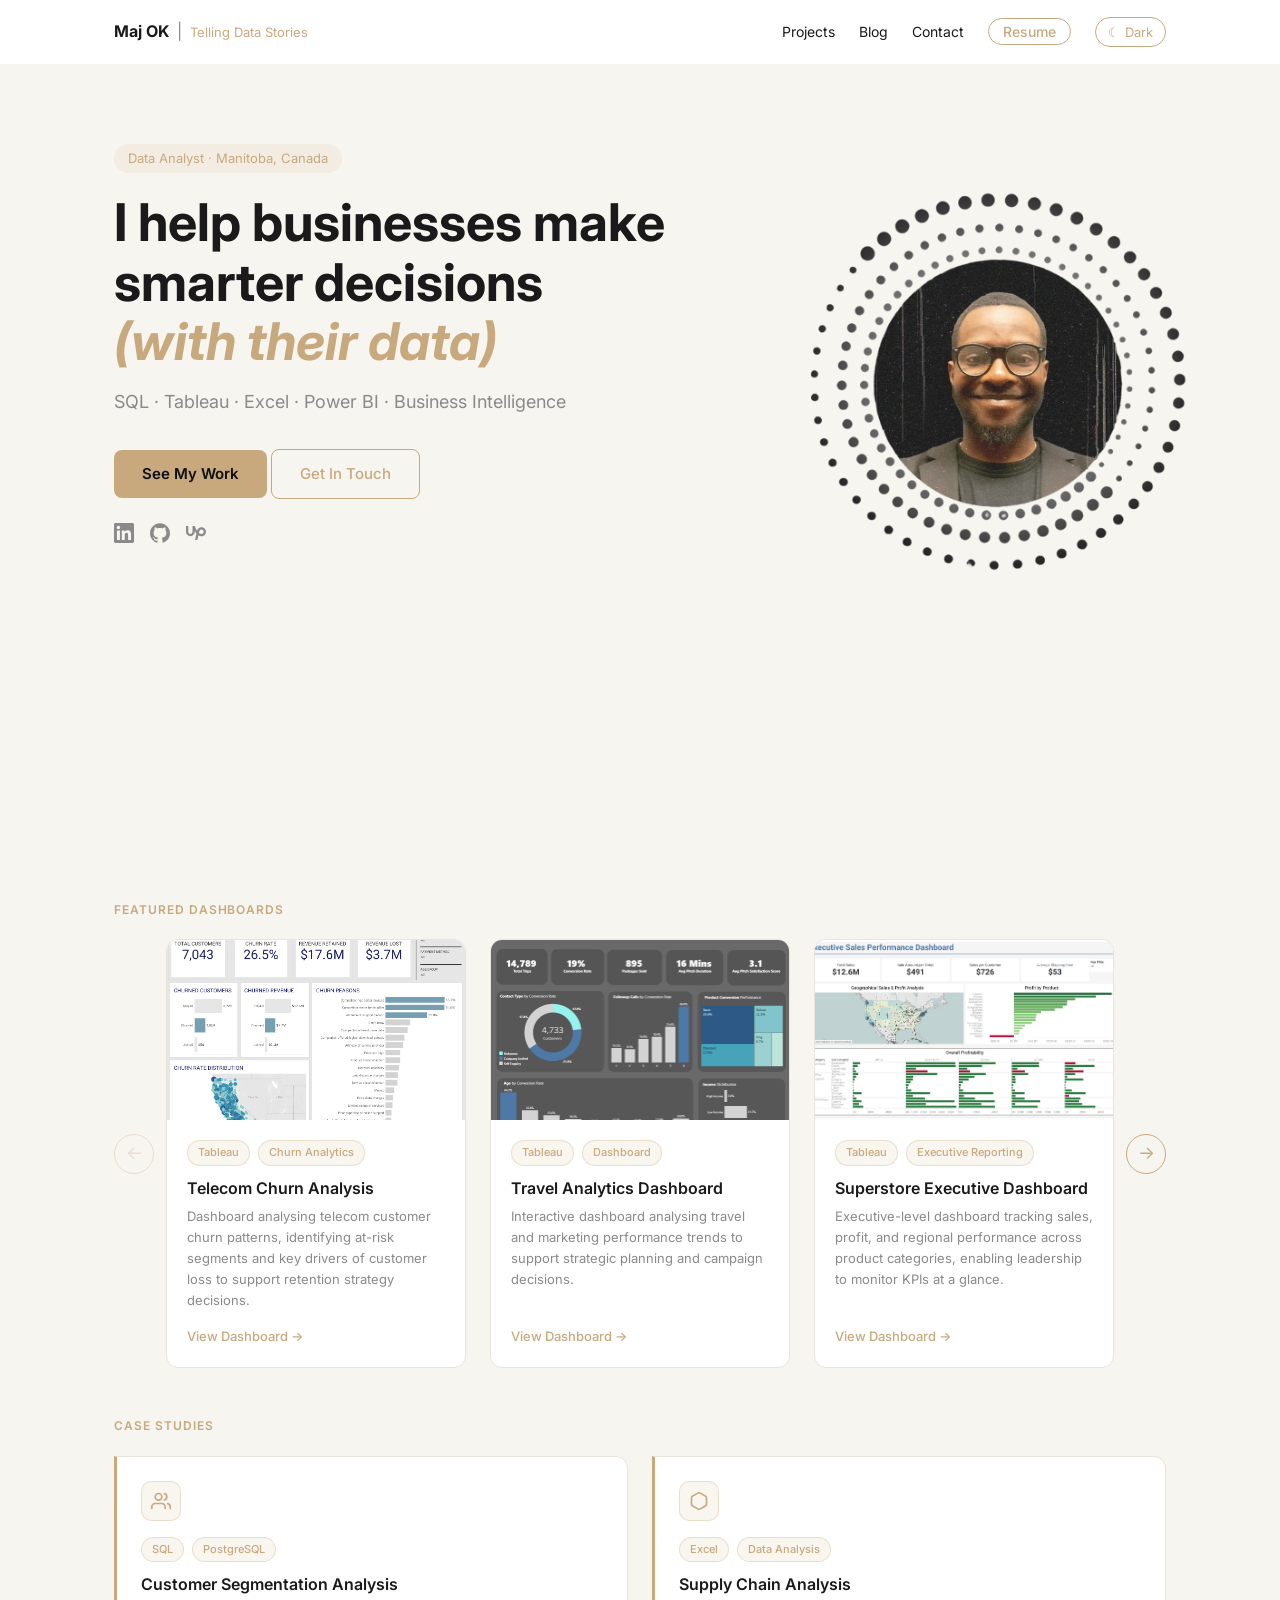
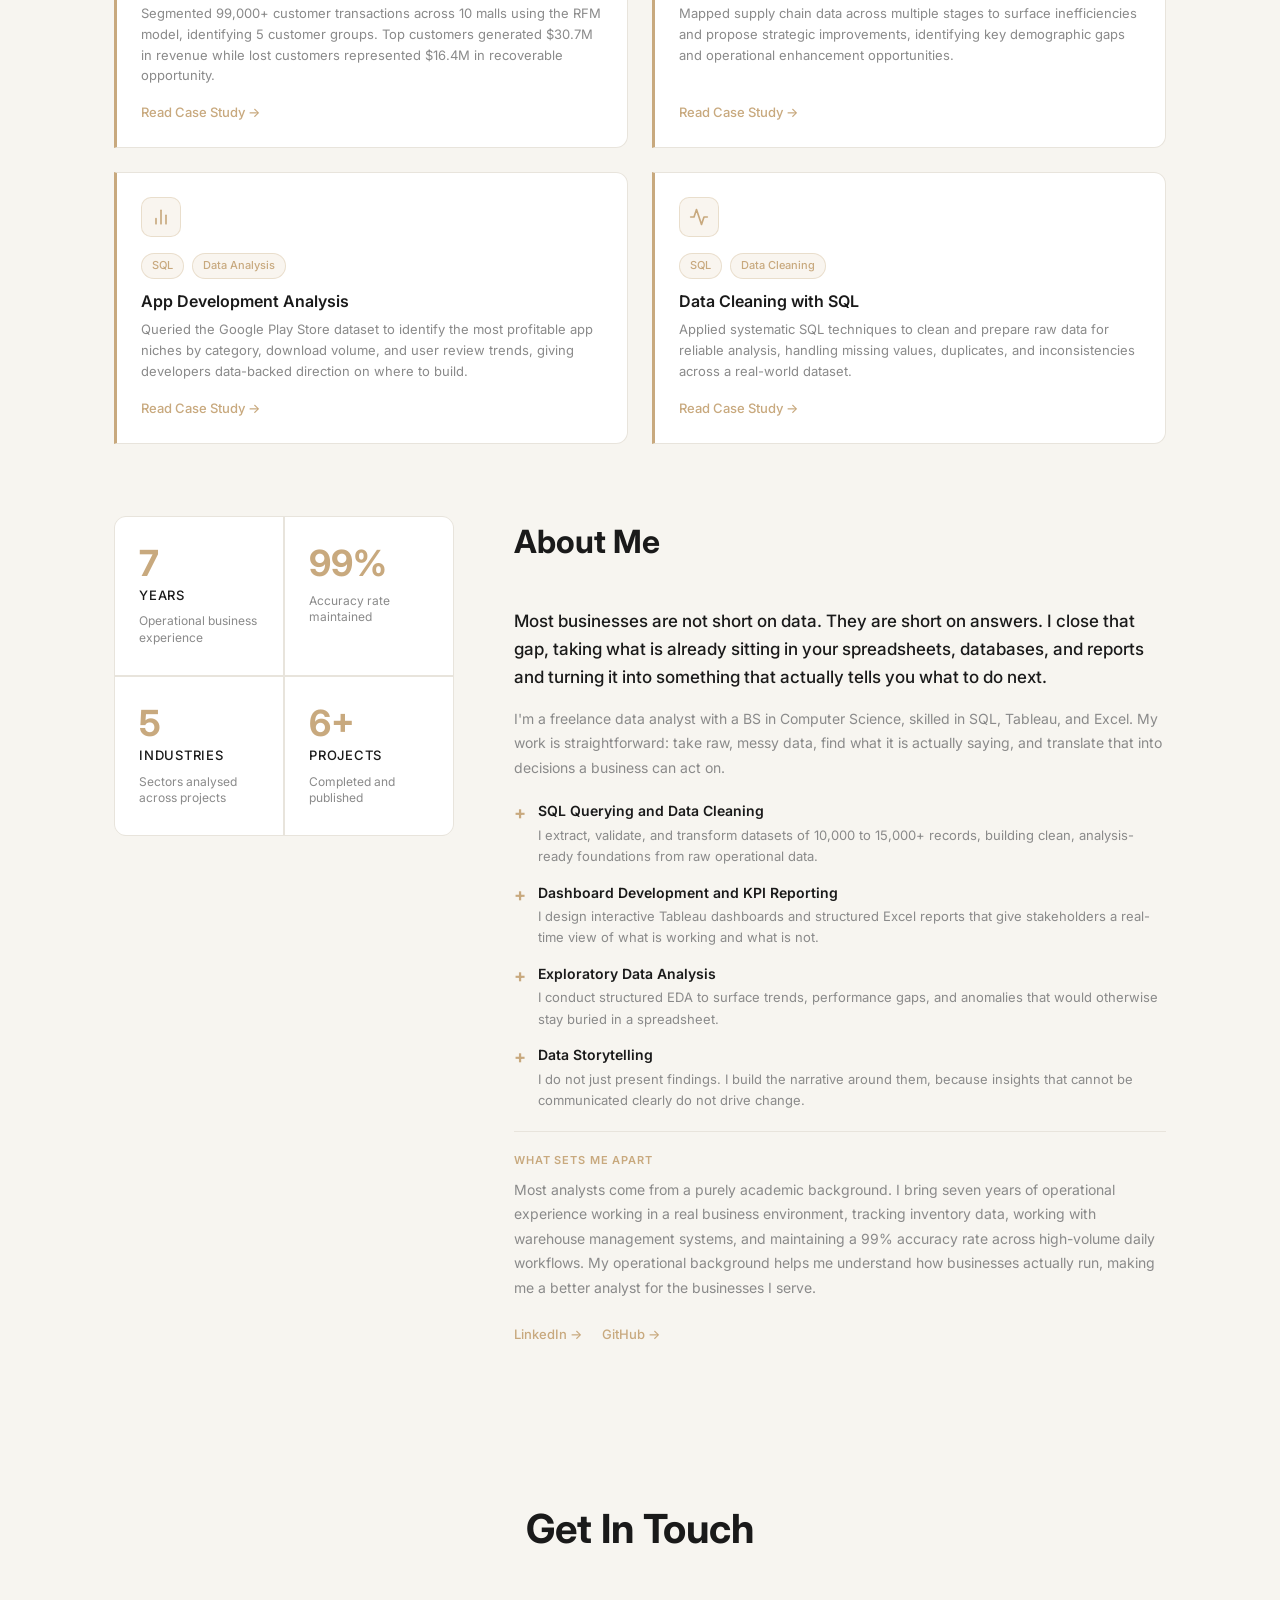
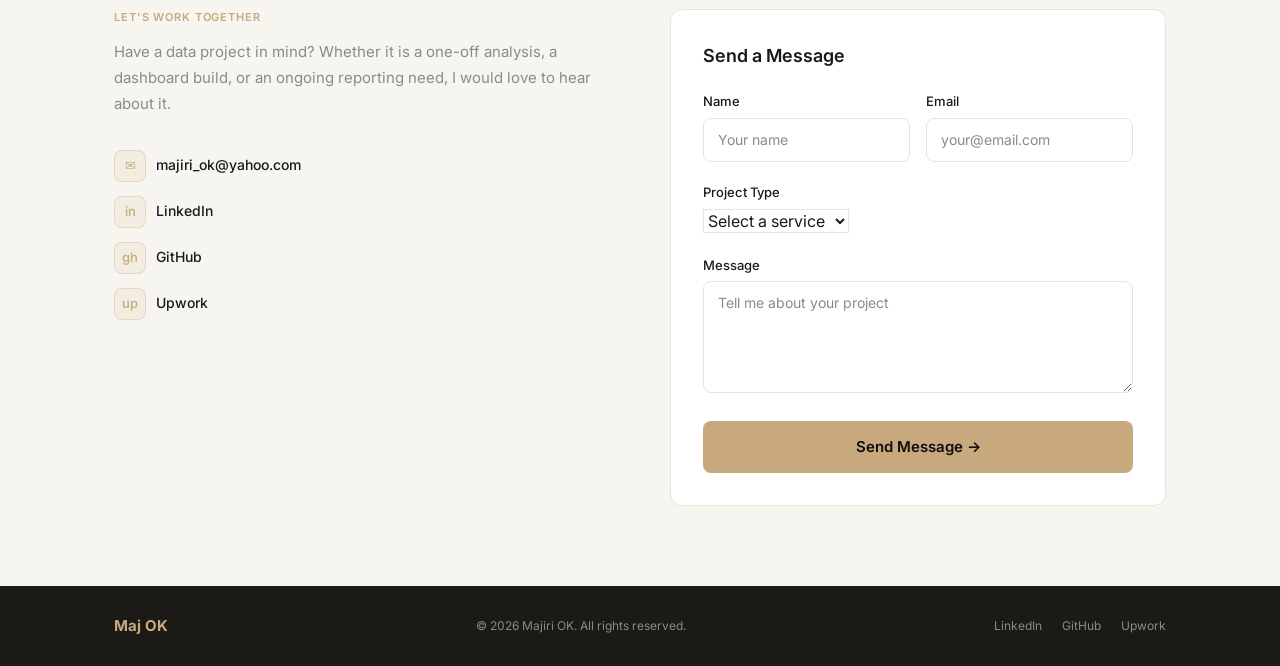
==== commit d27ad52c: "Add Upwork link to hero, contact, and footers; align blog footer with main site" ====
--- a/index.html
+++ b/index.html
@@ -71,6 +71,11 @@
           <a href="https://github.com/MajiriOk" target="_blank" rel="noopener noreferrer" class="hero__social-link" aria-label="GitHub">
             <svg xmlns="http://www.w3.org/2000/svg" viewBox="0 0 24 24" aria-hidden="true">
               <path d="M12 .297c-6.63 0-12 5.373-12 12 0 5.303 3.438 9.8 8.205 11.385.6.113.82-.258.82-.577 0-.285-.01-1.04-.015-2.04-3.338.724-4.042-1.61-4.042-1.61C4.422 18.07 3.633 17.7 3.633 17.7c-1.087-.744.084-.729.084-.729 1.205.084 1.838 1.236 1.838 1.236 1.07 1.835 2.809 1.305 3.495.998.108-.776.417-1.305.76-1.605-2.665-.3-5.466-1.332-5.466-5.93 0-1.31.465-2.38 1.235-3.22-.135-.303-.54-1.523.105-3.176 0 0 1.005-.322 3.3 1.23.96-.267 1.98-.399 3-.405 1.02.006 2.04.138 3 .405 2.28-1.552 3.285-1.23 3.285-1.23.645 1.653.24 2.873.12 3.176.765.84 1.23 1.91 1.23 3.22 0 4.61-2.805 5.625-5.475 5.92.42.36.81 1.096.81 2.22 0 1.606-.015 2.896-.015 3.286 0 .315.21.69.825.57C20.565 22.092 24 17.592 24 12.297c0-6.627-5.373-12-12-12"/>
+            </svg>
+          </a>
+          <a href="https://www.upwork.com/freelancers/~015207a3173e05b9f4" target="_blank" rel="noopener noreferrer" class="hero__social-link" aria-label="Upwork">
+            <svg xmlns="http://www.w3.org/2000/svg" viewBox="0 0 24 24" aria-hidden="true">
+              <path d="M18.561 13.158c-1.102 0-2.135-.467-3.074-1.227l.228-1.076.008-.042c.207-1.143.849-3.06 2.839-3.06 1.492 0 2.703 1.212 2.703 2.703-.001 1.489-1.212 2.702-2.704 2.702zm0-8.14c-2.539 0-4.51 1.649-5.31 4.366-1.22-1.834-2.148-4.036-2.687-5.892H7.828v7.112c-.002 1.406-1.141 2.546-2.547 2.548-1.405-.002-2.543-1.143-2.545-2.548V3.492H0v7.112c0 2.914 2.37 5.303 5.281 5.303 2.913 0 5.283-2.389 5.283-5.303v-1.19c.529 1.107 1.182 2.229 1.974 3.221l-1.673 7.873h2.797l1.213-5.71c1.063.679 2.285 1.109 3.686 1.109 3 0 5.439-2.452 5.439-5.45 0-3-2.439-5.439-5.439-5.439z"/>
             </svg>
           </a>
         </div>
@@ -432,6 +437,12 @@
               <span class="contact-icon">gh</span>
               GitHub
             </a>
+            <a href="https://www.upwork.com/freelancers/~015207a3173e05b9f4"
+               target="_blank" rel="noopener noreferrer"
+               class="contact-item">
+              <span class="contact-icon">up</span>
+              Upwork
+            </a>
           </div>
         </div>
 
@@ -489,6 +500,7 @@
       <div class="footer__links">
         <a href="https://www.linkedin.com/in/majiri-ok/" target="_blank" rel="noopener noreferrer" class="footer__link">LinkedIn</a>
         <a href="https://github.com/MajiriOk" target="_blank" rel="noopener noreferrer" class="footer__link">GitHub</a>
+        <a href="https://www.upwork.com/freelancers/~015207a3173e05b9f4" target="_blank" rel="noopener noreferrer" class="footer__link">Upwork</a>
       </div>
     </div>
   </footer>
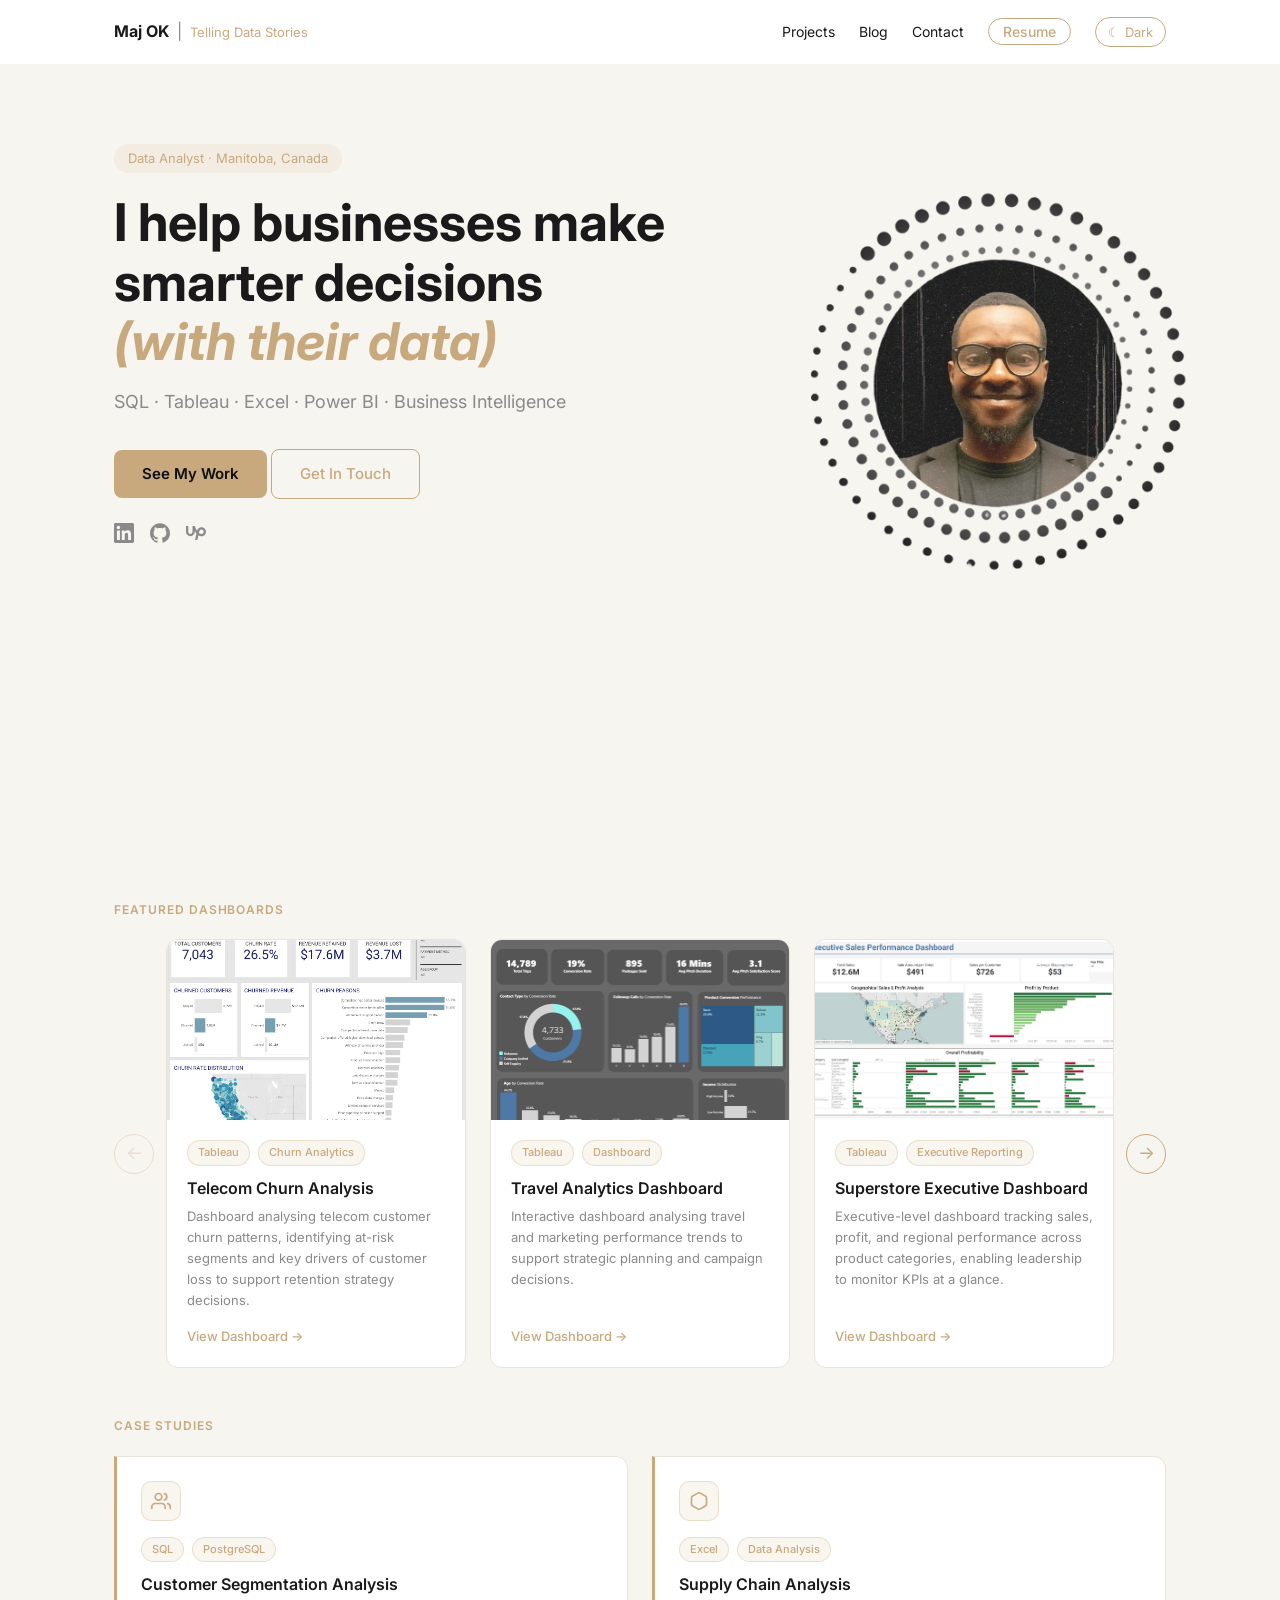
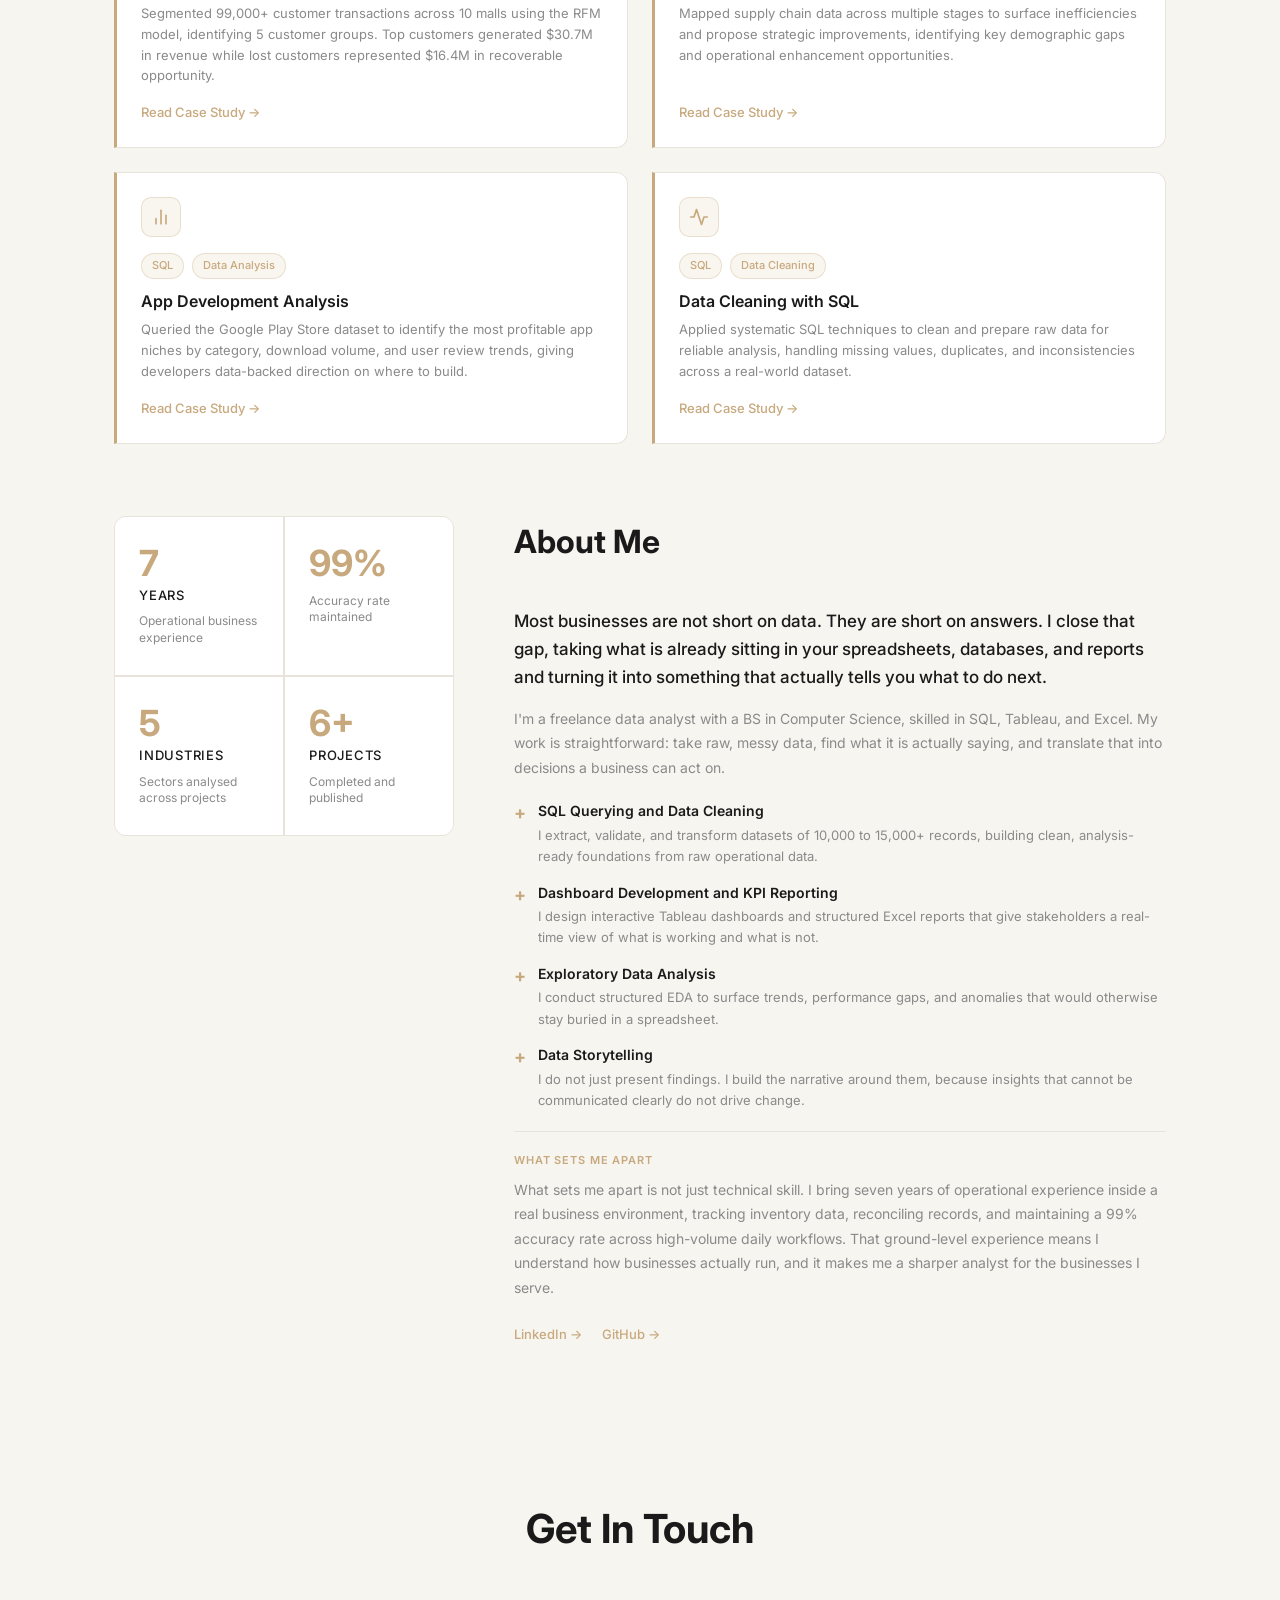
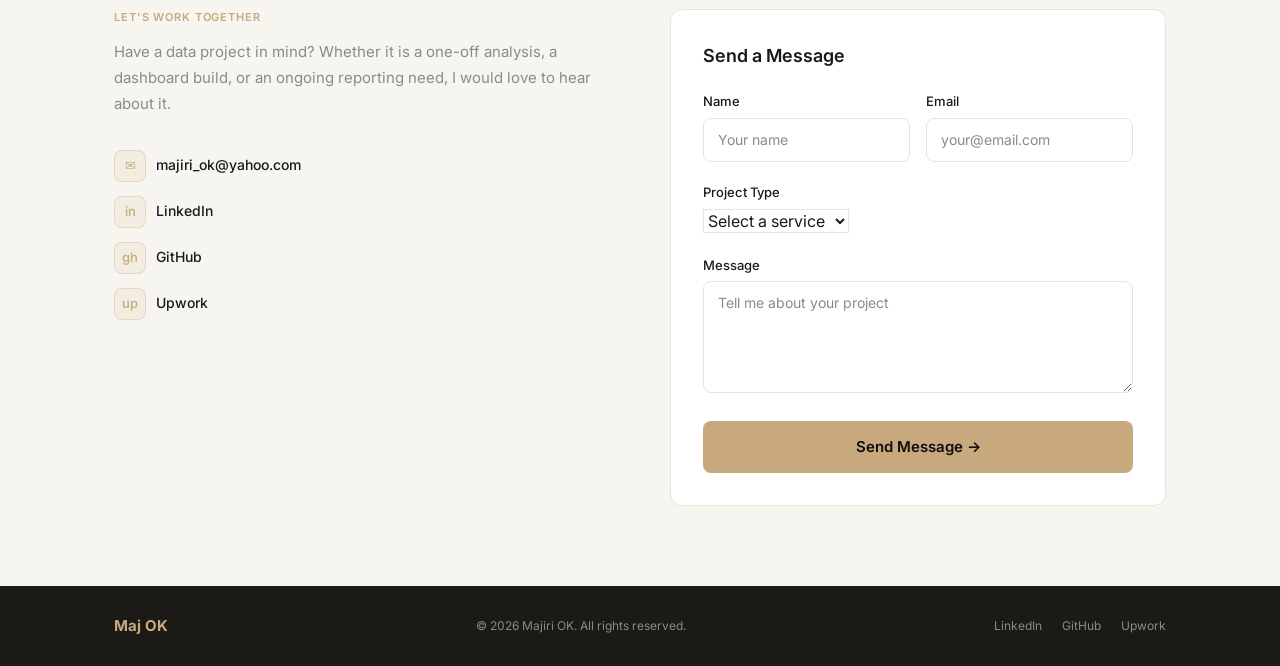
==== commit d21bdaf1: "Refine what sets me apart paragraph" ====
--- a/index.html
+++ b/index.html
@@ -384,14 +384,7 @@
 
           <div class="about-differentiator">
             <p class="about-diff-label">What Sets Me Apart</p>
-            <p class="about-body">Most analysts come from a purely
-            academic background. I bring seven years of operational
-            experience working in a real business environment,
-            tracking inventory data, working with warehouse management
-            systems, and maintaining a 99% accuracy rate across
-            high-volume daily workflows. My operational background
-            helps me understand how businesses actually run, making
-            me a better analyst for the businesses I serve.</p>
+            <p class="about-body">What sets me apart is not just technical skill. I bring seven years of operational experience inside a real business environment, tracking inventory data, reconciling records, and maintaining a 99% accuracy rate across high-volume daily workflows. That ground-level experience means I understand how businesses actually run, and it makes me a sharper analyst for the businesses I serve.</p>
           </div>
 
           <div class="about-links">
